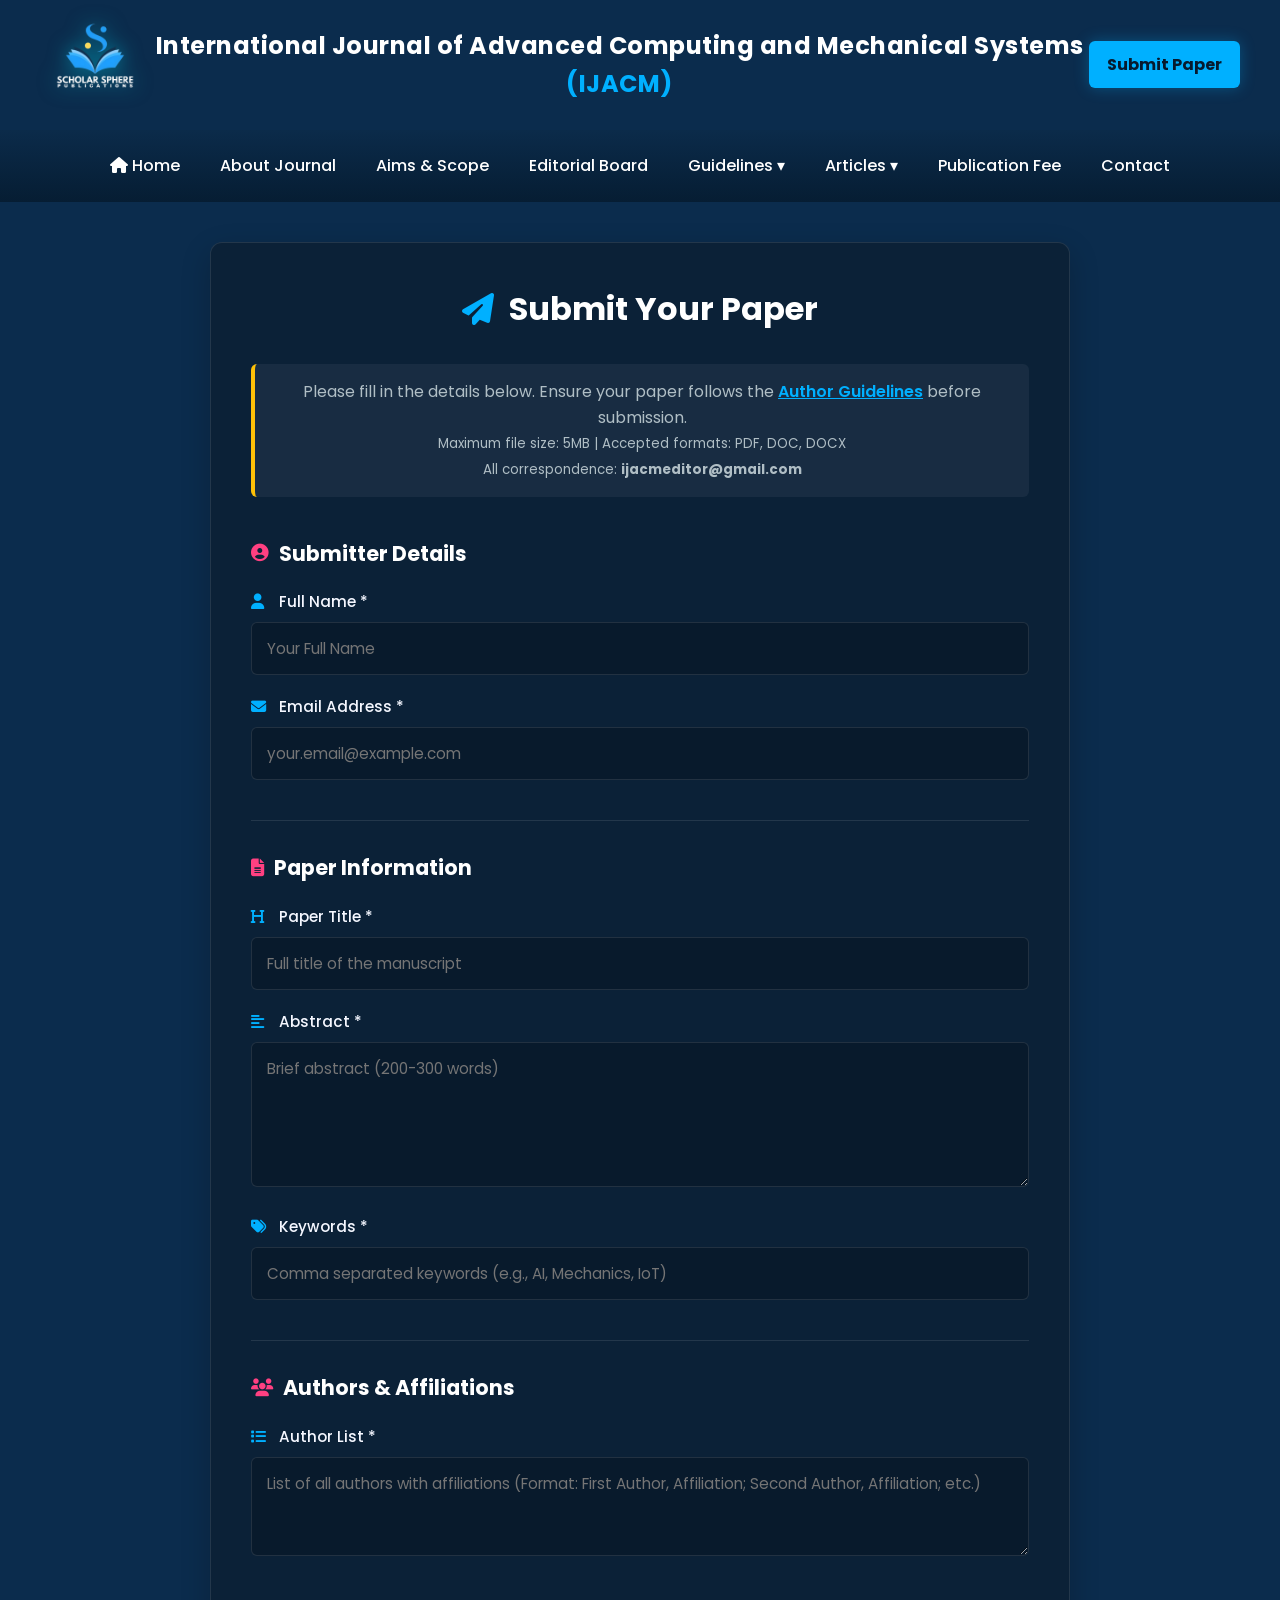
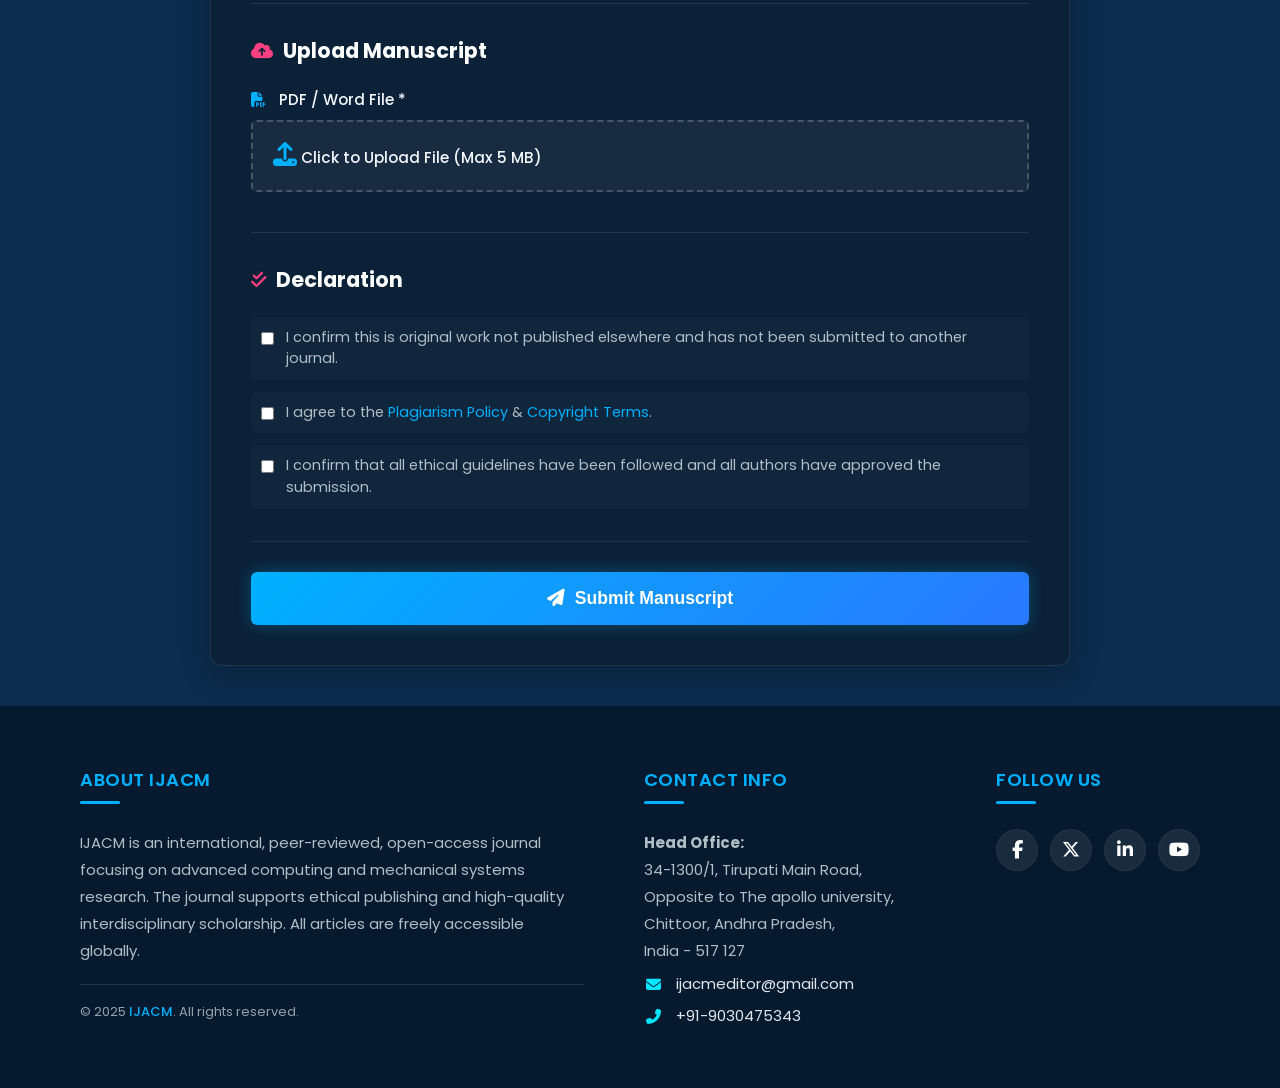
==== pages/submit.html @ 4ff663ee "Update submit.html" ====
<!DOCTYPE html>
<html lang="en">

<head>
    <meta charset="UTF-8">
    <meta name="viewport" content="width=device-width, initial-scale=1.0">
    <title>Submit Paper & Guidelines - IJACM</title>
    <meta name="keywords"
        content="advanced computing, mechanical systems, engineering research, open access journal, peer reviewed, IJACM">
    <meta name="description"
        content="Submit your research paper to IJACM. Review our guidelines and submission process.">
    <meta name="reply-to" content="ijacmeditor@gmail.com">
    <meta name="contact" content="ijacmeditor@gmail.com">
    <link rel="stylesheet" href="https://cdnjs.cloudflare.com/ajax/libs/font-awesome/6.5.1/css/all.min.css">
    <style>
        /* ================= GLOBAL STYLES ================= */
        @import url('https://fonts.googleapis.com/css2?family=Poppins:wght@300;400;500;600;700;800&display=swap');

        :root {
            --primary: #1a237e;
            --secondary: #00b0ff;
            --accent: #ff4081;
            --accent-yellow: #ffc107;
            --bg-dark: #0b2c4d;
            --bg-darker: #061a2f;
            --text-light: #f5f7ff;
            --text-muted: #b0bec5;
            --white: #ffffff;
            --gradient-primary: linear-gradient(135deg, #1a237e 0%, #283593 100%);
            --gradient-secondary: linear-gradient(135deg, #00b0ff 0%, #2979ff 100%);
            --gradient-dark: linear-gradient(135deg, #0b2c4d 0%, #0d1b2a 100%);
            --radius-sm: 6px;
            --radius-md: 12px;
            --shadow-sm: 0 4px 6px rgba(0, 0, 0, 0.1);
            --shadow-md: 0 10px 30px rgba(0, 0, 0, 0.2);
            --shadow-glow: 0 0 15px rgba(0, 176, 255, 0.3);
            --transition-fast: 0.2s ease;
            --transition-normal: 0.3s ease;
        }

        * {
            box-sizing: border-box;
            margin: 0;
            padding: 0;
        }

        body {
            font-family: 'Poppins', sans-serif;
            background: var(--bg-dark);
            color: var(--text-light);
            line-height: 1.6;
            overflow-x: hidden;
        }

        a {
            text-decoration: none;
            color: inherit;
            transition: var(--transition-fast);
        }

        ul {
            list-style: none;
        }

        main {
            padding: 20px;
            min-height: 420px;
        }

        /* ================= PAGE SPECIFIC STYLES ================= */
        .submit-page-wrapper {
            max-width: 900px;
            margin: 40px auto;
            padding: 0 20px;
        }

        .submission-box {
            background: rgba(13, 27, 42, 0.6);
            backdrop-filter: blur(10px);
            padding: 40px;
            border-radius: var(--radius-md);
            border: 1px solid rgba(255, 255, 255, 0.1);
            box-shadow: var(--shadow-md);
        }

        .submission-box h2 {
            color: var(--white);
            text-align: center;
            margin-bottom: 30px;
            font-size: 2rem;
            display: flex;
            align-items: center;
            justify-content: center;
            gap: 15px;
        }

        .submission-box h2 i {
            color: var(--secondary);
        }

        .submission-guide {
            text-align: center;
            color: var(--text-muted);
            margin-bottom: 40px;
            font-size: 1rem;
            background: rgba(255, 255, 255, 0.05);
            padding: 15px;
            border-radius: var(--radius-sm);
            border-left: 4px solid var(--accent-yellow);
        }

        .submission-guide a {
            color: var(--secondary);
            font-weight: 600;
            text-decoration: underline;
        }

        /* Form Styles */
        .form-section {
            margin-bottom: 30px;
            padding-bottom: 20px;
            border-bottom: 1px solid rgba(255, 255, 255, 0.1);
        }

        .form-section:last-child {
            border-bottom: none;
        }

        .form-section h3 {
            color: var(--white);
            margin-bottom: 20px;
            font-size: 1.3rem;
            display: flex;
            align-items: center;
            gap: 10px;
        }

        .form-section h3 i {
            color: var(--accent);
            font-size: 1.1rem;
        }

        .form-group {
            margin-bottom: 20px;
        }

        .form-group label {
            display: block;
            font-weight: 500;
            color: var(--text-light);
            margin-bottom: 8px;
            font-size: 0.95rem;
        }

        .form-group label i {
            color: var(--secondary);
            margin-right: 8px;
            width: 16px;
        }

        .form-group input[type="text"],
        .form-group input[type="email"],
        .form-group textarea {
            width: 100%;
            padding: 14px 15px;
            background: rgba(0, 0, 0, 0.2);
            border: 1px solid rgba(255, 255, 255, 0.1);
            border-radius: var(--radius-sm);
            font-size: 0.95rem;
            color: var(--white);
            transition: var(--transition-fast);
            font-family: inherit;
        }

        .form-group input:focus,
        .form-group textarea:focus {
            border-color: var(--secondary);
            outline: none;
            background: rgba(0, 0, 0, 0.3);
            box-shadow: 0 0 0 3px rgba(0, 176, 255, 0.1);
        }

        /* File Upload */
        .file-upload {
            position: relative;
        }

        .file-label {
            background: rgba(255, 255, 255, 0.05);
            border: 2px dashed rgba(255, 255, 255, 0.2);
            padding: 20px;
            border-radius: var(--radius-sm);
            cursor: pointer;
            display: flex;
            align-items: center;
            justify-content: center;
            gap: 10px;
            color: var(--text-muted);
            transition: var(--transition-normal);
            width: 100%;
        }

        .file-upload input[type="file"] {
            display: none;
        }

        .file-label:hover {
            border-color: var(--secondary);
            background: rgba(0, 176, 255, 0.05);
            color: var(--white);
        }

        .file-label i {
            font-size: 1.5rem;
            color: var(--secondary);
        }

        .file-name {
            margin-top: 10px;
            font-size: 0.9rem;
            color: var(--accent-yellow);
            text-align: center;
        }

        /* Checkboxes */
        .checkbox-group {
            display: flex;
            align-items: flex-start;
            gap: 12px;
            margin-bottom: 12px;
            padding: 10px;
            background: rgba(255, 255, 255, 0.02);
            border-radius: var(--radius-sm);
        }

        .checkbox-group input {
            margin-top: 5px;
            cursor: pointer;
            accent-color: var(--secondary);
        }

        .checkbox-group label {
            font-size: 0.9rem;
            color: var(--text-muted);
            line-height: 1.5;
            cursor: pointer;
            margin: 0;
        }

        .checkbox-group a {
            color: var(--secondary);
        }

        /* Submit Button */
        .submit-btn-form {
            background: var(--gradient-secondary);
            color: var(--white);
            border: none;
            padding: 16px 30px;
            border-radius: var(--radius-sm);
            font-size: 1.1rem;
            font-weight: 600;
            cursor: pointer;
            display: flex;
            align-items: center;
            justify-content: center;
            gap: 10px;
            width: 100%;
            transition: var(--transition-normal);
            box-shadow: var(--shadow-glow);
        }

        .submit-btn-form:hover {
            transform: translateY(-2px);
            box-shadow: 0 10px 25px rgba(0, 176, 255, 0.4);
        }

        /* Loading Animation */
        .loading-spinner {
            display: none;
            width: 40px;
            height: 40px;
            border: 4px solid rgba(255, 255, 255, 0.3);
            border-radius: 50%;
            border-top-color: var(--secondary);
            animation: spin 1s ease-in-out infinite;
            margin: 20px auto;
        }

        @keyframes spin {
            to { transform: rotate(360deg); }
        }

        /* Success Message */
        .success-message {
            text-align: center;
            padding: 40px;
            animation: fadeIn 0.5s ease;
        }

        .success-message i {
            font-size: 4rem;
            color: #4caf50;
            margin-bottom: 20px;
        }

        .success-message h2 {
            color: var(--white);
            margin-bottom: 15px;
        }

        /* Status Message */
        .status-message {
            padding: 15px;
            border-radius: var(--radius-sm);
            margin: 20px 0;
            text-align: center;
            display: none;
        }

        .status-message.success {
            background: rgba(76, 175, 80, 0.1);
            border: 1px solid rgba(76, 175, 80, 0.3);
            color: #4caf50;
        }

        .status-message.error {
            background: rgba(244, 67, 54, 0.1);
            border: 1px solid rgba(244, 67, 54, 0.3);
            color: #f44336;
        }

        /* Responsive Design */
        @media (max-width: 768px) {
            .submit-page-wrapper {
                margin: 20px auto;
                padding: 0 15px;
            }

            .submission-box {
                padding: 25px 15px;
            }

            .submission-box h2 {
                font-size: 1.6rem;
            }

            .form-section h3 {
                font-size: 1.2rem;
            }

            .checkbox-group {
                align-items: flex-start;
            }

            .checkbox-group input {
                margin-top: 6px;
            }
        }
    </style>
</head>

<body>

    <div id="header-placeholder"></div>
    <div id="navbar-placeholder"></div>

    <main class="submit-page-wrapper">
        <div class="submission-box">
            <h2><i class="fas fa-paper-plane"></i> Submit Your Paper</h2>
            <p class="submission-guide">
                Please fill in the details below. Ensure your paper follows the
                <a href="author-guidelines.html" target="_blank">Author Guidelines</a> before submission.
                <br><small>Maximum file size: 5MB | Accepted formats: PDF, DOC, DOCX</small>
                <br><small>All correspondence: <strong>ijacmeditor@gmail.com</strong></small>
            </p>

            <div id="statusMessage" class="status-message"></div>

            <form id="submissionForm" method="POST" enctype="multipart/form-data">
                <!-- User Info -->
                <div class="form-section">
                    <h3><i class="fas fa-user-circle"></i> Submitter Details</h3>
                    <div class="form-group">
                        <label for="submitterName"><i class="fas fa-user"></i> Full Name *</label>
                        <input type="text" id="submitterName" name="name" required placeholder="Your Full Name">
                    </div>
                    <div class="form-group">
                        <label for="submitterEmail"><i class="fas fa-envelope"></i> Email Address *</label>
                        <input type="email" id="submitterEmail" name="email" required
                            placeholder="your.email@example.com">
                    </div>
                </div>

                <!-- Paper Details -->
                <div class="form-section">
                    <h3><i class="fas fa-file-alt"></i> Paper Information</h3>
                    <div class="form-group">
                        <label for="paperTitle"><i class="fas fa-heading"></i> Paper Title *</label>
                        <input type="text" id="paperTitle" name="paper_title" required
                            placeholder="Full title of the manuscript">
                    </div>
                    <div class="form-group">
                        <label for="paperAbstract"><i class="fas fa-align-left"></i> Abstract *</label>
                        <textarea id="paperAbstract" name="abstract" rows="5" required
                            placeholder="Brief abstract (200-300 words)"></textarea>
                    </div>
                    <div class="form-group">
                        <label for="paperKeywords"><i class="fas fa-tags"></i> Keywords *</label>
                        <input type="text" id="paperKeywords" name="keywords" required
                            placeholder="Comma separated keywords (e.g., AI, Mechanics, IoT)">
                    </div>
                </div>

                <!-- Authors -->
                <div class="form-section">
                    <h3><i class="fas fa-users"></i> Authors & Affiliations</h3>
                    <div class="form-group">
                        <label for="paperAuthors"><i class="fas fa-list"></i> Author List *</label>
                        <textarea id="paperAuthors" name="authors" rows="3" required
                            placeholder="List of all authors with affiliations (Format: First Author, Affiliation; Second Author, Affiliation; etc.)"></textarea>
                    </div>
                </div>

                <!-- File Upload -->
                <div class="form-section">
                    <h3><i class="fas fa-cloud-upload-alt"></i> Upload Manuscript</h3>
                    <div class="form-group">
                        <label><i class="fas fa-file-pdf"></i> PDF / Word File *</label>
                        <div class="file-upload">
                            <input type="file" id="paperFile" name="attachment" accept=".pdf,.doc,.docx" required>
                            <label for="paperFile" class="file-label">
                                <i class="fas fa-upload"></i>
                                <span>Click to Upload File (Max 5 MB)</span>
                            </label>
                            <div id="fileName" class="file-name"></div>
                        </div>
                    </div>
                </div>

                <!-- Declaration -->
                <div class="form-section">
                    <h3><i class="fas fa-check-double"></i> Declaration</h3>
                    <div class="checkbox-group">
                        <input type="checkbox" id="decl1" name="declaration_original" required>
                        <label for="decl1">I confirm this is original work not published elsewhere and has not been submitted to another journal.</label>
                    </div>
                    <div class="checkbox-group">
                        <input type="checkbox" id="decl2" name="declaration_terms" required>
                        <label for="decl2">I agree to the <a href="plagiarism-policy.html" target="_blank">Plagiarism
                                Policy</a> & <a href="copyright.html" target="_blank">Copyright Terms</a>.</label>
                    </div>
                    <div class="checkbox-group">
                        <input type="checkbox" id="decl3" name="declaration_ethics" required>
                        <label for="decl3">I confirm that all ethical guidelines have been followed and all authors have approved the submission.</label>
                    </div>
                </div>

                <button type="submit" class="submit-btn-form" id="submitButton">
                    <i class="fas fa-paper-plane"></i> Submit Manuscript
                </button>
                
                <div class="loading-spinner" id="loadingSpinner"></div>
            </form>
        </div>
    </main>

    <div id="footer-placeholder"></div>
    <script src="../script.js"></script>
    <script>
        // Your Google Apps Script Web App URL
        const SCRIPT_URL = 'https://script.google.com/macros/s/AKfycbxihoeURdTiKhVX2CZcV3LfoajRPXLwmIa2pDTEdW5PrlmIKevhe1Dq7ZqyMvX-Id_FNQ/exec';

        // Show status message
        function showStatus(message, type = 'info') {
            const statusDiv = document.getElementById('statusMessage');
            statusDiv.textContent = message;
            statusDiv.className = `status-message ${type}`;
            statusDiv.style.display = 'block';
            
            if (type === 'error' || type === 'success') {
                setTimeout(() => {
                    statusDiv.style.display = 'none';
                }, 5000);
            }
        }

        // File name display
        document.getElementById('paperFile').addEventListener('change', function(e) {
            const file = e.target.files[0];
            const fileNameDiv = document.getElementById('fileName');
            
            if (file) {
                // Validate file size
                if (file.size > 5 * 1024 * 1024) {
                    showStatus('File is too large. Maximum size is 5 MB.', 'error');
                    this.value = '';
                    fileNameDiv.textContent = '';
                    return;
                }
                
                // Validate file type
                const validTypes = ['application/pdf', 'application/msword', 'application/vnd.openxmlformats-officedocument.wordprocessingml.document'];
                if (!validTypes.includes(file.type)) {
                    showStatus('Invalid file type. Please upload PDF, DOC, or DOCX only.', 'error');
                    this.value = '';
                    fileNameDiv.textContent = '';
                    return;
                }
                
                fileNameDiv.textContent = 'Selected: ' + file.name + ' (' + (file.size / 1024 / 1024).toFixed(2) + ' MB)';
                showStatus(`✓ File ready: ${file.name}`, 'success');
            } else {
                fileNameDiv.textContent = '';
            }
        });

        // Form validation
        function validateForm() {
            const form = document.getElementById('submissionForm');
            
            // Check required fields
            const requiredFields = form.querySelectorAll('[required]');
            for (let field of requiredFields) {
                if (!field.value.trim()) {
                    showStatus(`Please fill in ${field.previousElementSibling.textContent}`, 'error');
                    field.focus();
                    return false;
                }
            }
            
            // Check file
            const fileInput = document.getElementById('paperFile');
            if (!fileInput.files[0]) {
                showStatus('Please select a file to upload.', 'error');
                return false;
            }
            
            // Check checkboxes
            const checkboxes = form.querySelectorAll('input[type="checkbox"][required]');
            for (let checkbox of checkboxes) {
                if (!checkbox.checked) {
                    showStatus('Please agree to all declarations.', 'error');
                    return false;
                }
            }
            
            return true;
        }

        // Form submission handler
        document.getElementById('submissionForm').addEventListener('submit', async function(e) {
            e.preventDefault();

            // Validate form
            if (!validateForm()) {
                return;
            }

            const fileInput = document.getElementById('paperFile');
            const file = fileInput.files[0];
            
            // Show loading state
            const submitBtn = document.getElementById('submitButton');
            const loadingSpinner = document.getElementById('loadingSpinner');
            const originalBtnContent = submitBtn.innerHTML;
            
            submitBtn.disabled = true;
            submitBtn.innerHTML = '<i class="fas fa-spinner fa-spin"></i> Uploading & Processing...';
            loadingSpinner.style.display = 'block';
            showStatus('Uploading your submission. Please wait...', 'info');

            try {
                // Convert file to base64
                const fileBase64 = await toBase64(file);
                
                // Prepare form data for Google Apps Script
                const formData = new FormData();
                formData.append('name', document.getElementById('submitterName').value.trim());
                formData.append('email', document.getElementById('submitterEmail').value.trim());
                formData.append('paper_title', document.getElementById('paperTitle').value.trim());
                formData.append('abstract', document.getElementById('paperAbstract').value.trim());
                formData.append('keywords', document.getElementById('paperKeywords').value.trim());
                formData.append('authors', document.getElementById('paperAuthors').value.trim());
                formData.append('declaration_original', document.getElementById('decl1').checked ? 'Yes' : 'No');
                formData.append('declaration_terms', document.getElementById('decl2').checked ? 'Yes' : 'No');
                formData.append('declaration_ethics', document.getElementById('decl3').checked ? 'Yes' : 'No');
                formData.append('fileName', file.name);
                formData.append('fileType', file.type);
                formData.append('fileData', fileBase64.split(',')[1]); // Remove data URL prefix
                formData.append('submission_date', new Date().toISOString());

                // Send to Google Apps Script
                showStatus('Processing submission...', 'info');
                
                const response = await fetch(SCRIPT_URL, {
                    method: 'POST',
                    body: formData,
                    mode: 'no-cors' // Required for Google Apps Script
                });

                // Since we use no-cors, we can't read the response directly
                // But we'll assume success if no error occurs
                setTimeout(() => {
                    showSuccessMessage();
                }, 2000);

            } catch (error) {
                console.error('Submission error:', error);
                showStatus('Submission failed: ' + error.message + '. Please try again or email ijacmeditor@gmail.com', 'error');
                
                // Reset button
                submitBtn.disabled = false;
                submitBtn.innerHTML = originalBtnContent;
                loadingSpinner.style.display = 'none';
            }
        });

        // Function to convert file to base64
        function toBase64(file) {
            return new Promise((resolve, reject) => {
                const reader = new FileReader();
                reader.readAsDataURL(file);
                reader.onload = () => resolve(reader.result);
                reader.onerror = error => reject(error);
            });
        }

        // Show success message
        function showSuccessMessage() {
            const submissionBox = document.querySelector('.submission-box');
            const randomPaperId = 'IJACM-' + Math.random().toString(36).substring(2, 10).toUpperCase();
            
            submissionBox.innerHTML = `
                <div class="success-message">
                    <i class="fas fa-check-circle"></i>
                    <h2>Submission Successful! 🎉</h2>
                    <div style="background: rgba(0, 176, 255, 0.1); padding: 20px; border-radius: 10px; margin: 20px 0; border-left: 4px solid var(--secondary);">
                        <p style="font-size: 1.1rem; color: var(--text-light); line-height: 1.6; margin-bottom: 10px;">
                            <strong>Your paper has been submitted to IJACM!</strong>
                        </p>
                        <p style="color: var(--secondary); font-size: 1.2rem; font-weight: bold;">
                            <i class="fas fa-id-card"></i> Reference ID: ${randomPaperId}
                        </p>
                    </div>
                    
                    <div style="text-align: left; color: var(--text-light); line-height: 1.6; margin: 25px 0;">
                        <h3 style="color: var(--secondary); margin-bottom: 15px; display: flex; align-items: center; gap: 10px;">
                            <i class="fas fa-envelope"></i> What Happens Next?
                        </h3>
                        <ul style="list-style: none; padding-left: 10px;">
                            <li style="margin-bottom: 12px; padding-left: 25px; position: relative;">
                                <i class="fas fa-check" style="color: #4caf50; position: absolute; left: 0;"></i>
                                <strong>Immediate:</strong> Confirmation email sent to your inbox (check spam folder)
                            </li>
                            <li style="margin-bottom: 12px; padding-left: 25px; position: relative;">
                                <i class="fas fa-clock" style="color: #ff9800; position: absolute; left: 0;"></i>
                                <strong>Within 48 hours:</strong> Initial editorial check & paper ID assignment
                            </li>
                            <li style="margin-bottom: 12px; padding-left: 25px; position: relative;">
                                <i class="fas fa-users" style="color: #9c27b0; position: absolute; left: 0;"></i>
                                <strong>1-2 weeks:</strong> Peer review assignment
                            </li>
                            <li style="margin-bottom: 12px; padding-left: 25px; position: relative;">
                                <i class="fas fa-file-alt" style="color: #00bcd4; position: absolute; left: 0;"></i>
                                <strong>4-6 weeks:</strong> Review process completion
                            </li>
                        </ul>
                    </div>
                    
                    <div style="background: rgba(255, 193, 7, 0.1); padding: 20px; border-radius: 10px; margin: 25px 0; border-left: 4px solid var(--accent-yellow);">
                        <h3 style="color: var(--accent-yellow); margin-bottom: 15px; display: flex; align-items: center; gap: 10px;">
                            <i class="fas fa-exclamation-circle"></i> Important Notes
                        </h3>
                        <ul style="text-align: left; color: var(--text-muted); list-style: none; padding-left: 10px;">
                            <li style="margin-bottom: 10px; padding-left: 20px; position: relative;">
                                <i class="fas fa-envelope" style="position: absolute; left: 0;"></i>
                                All correspondence: <strong>ijacmeditor@gmail.com</strong>
                            </li>
                            <li style="margin-bottom: 10px; padding-left: 20px; position: relative;">
                                <i class="fas fa-id-badge" style="position: absolute; left: 0;"></i>
                                Quote your Paper ID in all emails
                            </li>
                            <li style="margin-bottom: 10px; padding-left: 20px; position: relative;">
                                <i class="fas fa-save" style="position: absolute; left: 0;"></i>
                                Save this reference ID for tracking
                            </li>
                        </ul>
                    </div>
                    
                    <div style="margin-top: 30px; display: flex; gap: 15px; justify-content: center; flex-wrap: wrap;">
                        <button onclick="location.reload()" style="padding: 12px 30px; background: var(--gradient-secondary); color: white; border: none; border-radius: 6px; cursor: pointer; font-weight: 600; display: flex; align-items: center; gap: 10px;">
                            <i class="fas fa-plus"></i> Submit Another Paper
                        </button>
                        <button onclick="window.location.href='index.html'" style="padding: 12px 30px; background: rgba(255,255,255,0.1); color: white; border: 1px solid rgba(255,255,255,0.2); border-radius: 6px; cursor: pointer; font-weight: 600; display: flex; align-items: center; gap: 10px;">
                            <i class="fas fa-home"></i> Return to Home
                        </button>
                    </div>
                    
                    <p style="margin-top: 30px; color: var(--text-muted); font-size: 0.9rem;">
                        <i class="fas fa-info-circle"></i> Need help? Email: <strong>ijacmeditor@gmail.com</strong>
                    </p>
                </div>
            `;
        }

        // Add animations styles
        const style = document.createElement('style');
        style.innerHTML = `
            @keyframes slideIn {
                from { transform: translateX(100%); opacity: 0; }
                to { transform: translateX(0); opacity: 1; }
            }
            @keyframes slideOut {
                from { transform: translateX(0); opacity: 1; }
                to { transform: translateX(100%); opacity: 0; }
            }
            @keyframes fadeIn {
                from { opacity: 0; transform: translateY(20px); }
                to { opacity: 1; transform: translateY(0); }
            }
        `;
        document.head.appendChild(style);
    </script>
</body>
</html>
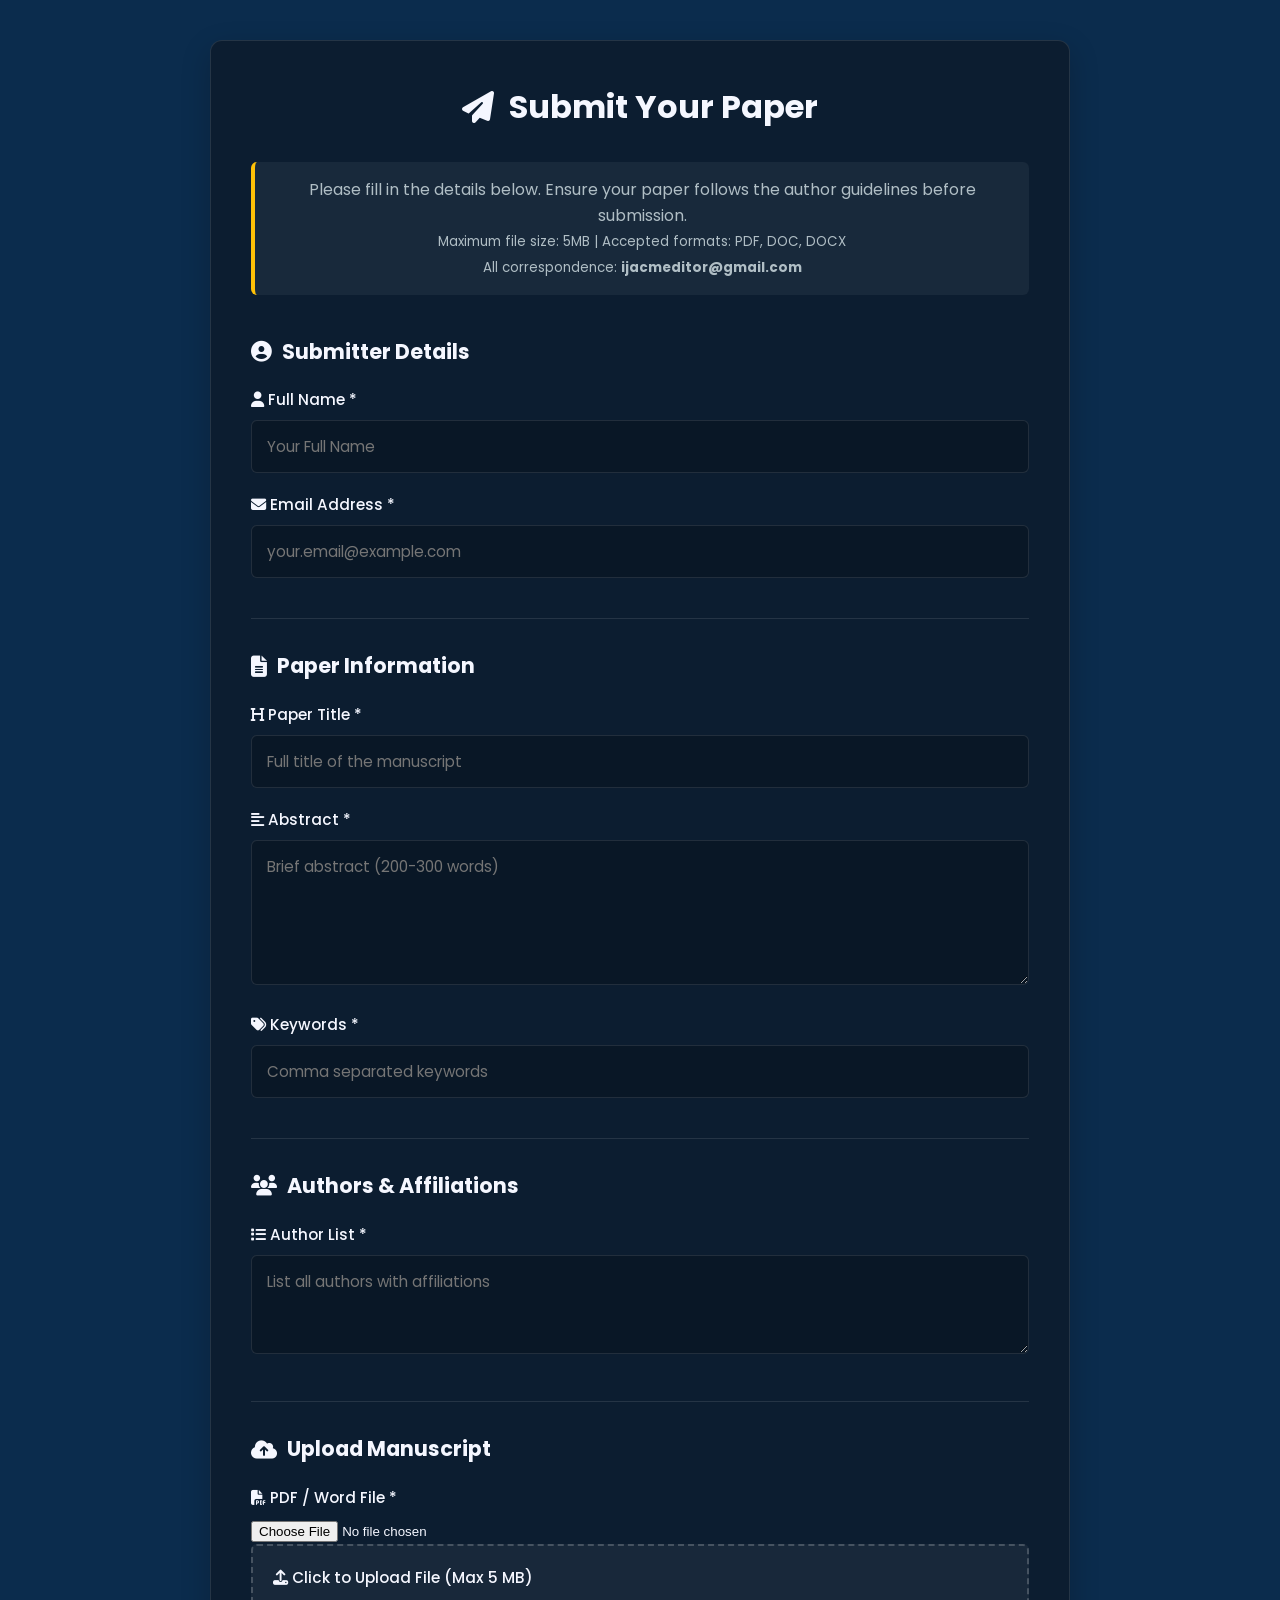
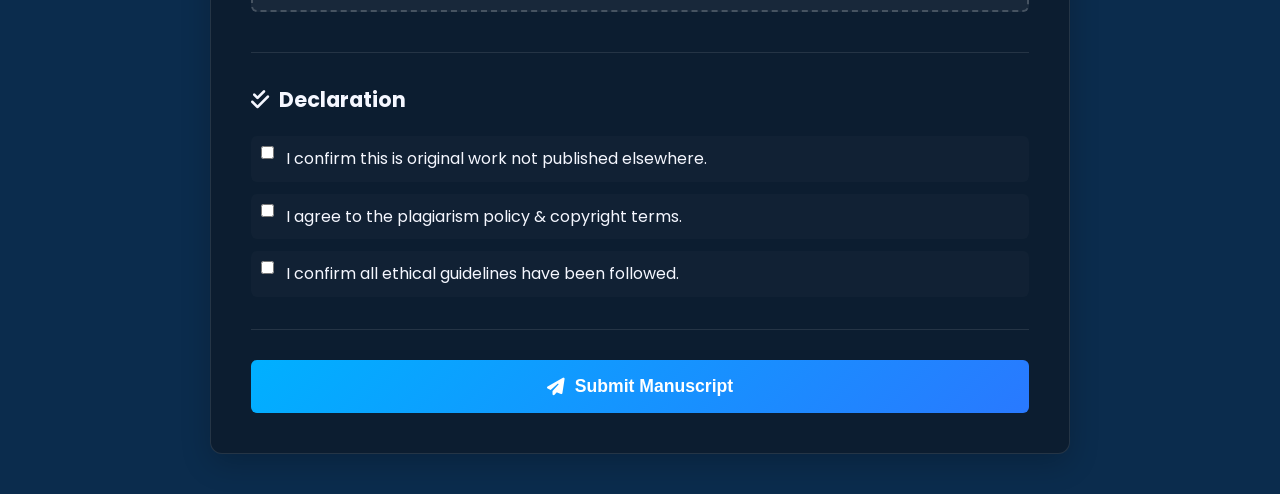
==== commit f4048fe6: "Update submit.html" ====
--- a/pages/submit.html
+++ b/pages/submit.html
@@ -1,90 +1,60 @@
 <!DOCTYPE html>
 <html lang="en">
-
 <head>
     <meta charset="UTF-8">
     <meta name="viewport" content="width=device-width, initial-scale=1.0">
-    <title>Submit Paper & Guidelines - IJACM</title>
-    <meta name="keywords"
-        content="advanced computing, mechanical systems, engineering research, open access journal, peer reviewed, IJACM">
-    <meta name="description"
-        content="Submit your research paper to IJACM. Review our guidelines and submission process.">
+    <title>Submit Paper - IJACM</title>
+    <meta name="keywords" content="IJACM, paper submission, research journal">
+    <meta name="description" content="Submit your research paper to IJACM">
     <meta name="reply-to" content="ijacmeditor@gmail.com">
     <meta name="contact" content="ijacmeditor@gmail.com">
     <link rel="stylesheet" href="https://cdnjs.cloudflare.com/ajax/libs/font-awesome/6.5.1/css/all.min.css">
     <style>
         /* ================= GLOBAL STYLES ================= */
-        @import url('https://fonts.googleapis.com/css2?family=Poppins:wght@300;400;500;600;700;800&display=swap');
-
+        @import url('https://fonts.googleapis.com/css2?family=Poppins:wght@300;400;500;600;700&display=swap');
+        
         :root {
             --primary: #1a237e;
             --secondary: #00b0ff;
             --accent: #ff4081;
-            --accent-yellow: #ffc107;
             --bg-dark: #0b2c4d;
-            --bg-darker: #061a2f;
             --text-light: #f5f7ff;
             --text-muted: #b0bec5;
-            --white: #ffffff;
-            --gradient-primary: linear-gradient(135deg, #1a237e 0%, #283593 100%);
             --gradient-secondary: linear-gradient(135deg, #00b0ff 0%, #2979ff 100%);
-            --gradient-dark: linear-gradient(135deg, #0b2c4d 0%, #0d1b2a 100%);
             --radius-sm: 6px;
             --radius-md: 12px;
-            --shadow-sm: 0 4px 6px rgba(0, 0, 0, 0.1);
             --shadow-md: 0 10px 30px rgba(0, 0, 0, 0.2);
-            --shadow-glow: 0 0 15px rgba(0, 176, 255, 0.3);
-            --transition-fast: 0.2s ease;
-            --transition-normal: 0.3s ease;
-        }
-
+        }
+        
         * {
             box-sizing: border-box;
             margin: 0;
             padding: 0;
         }
-
+        
         body {
             font-family: 'Poppins', sans-serif;
             background: var(--bg-dark);
             color: var(--text-light);
             line-height: 1.6;
-            overflow-x: hidden;
-        }
-
-        a {
-            text-decoration: none;
-            color: inherit;
-            transition: var(--transition-fast);
-        }
-
-        ul {
-            list-style: none;
-        }
-
-        main {
-            padding: 20px;
-            min-height: 420px;
-        }
-
-        /* ================= PAGE SPECIFIC STYLES ================= */
+        }
+        
         .submit-page-wrapper {
             max-width: 900px;
             margin: 40px auto;
             padding: 0 20px;
         }
-
+        
         .submission-box {
-            background: rgba(13, 27, 42, 0.6);
-            backdrop-filter: blur(10px);
+            background: rgba(13, 27, 42, 0.8);
             padding: 40px;
             border-radius: var(--radius-md);
             border: 1px solid rgba(255, 255, 255, 0.1);
             box-shadow: var(--shadow-md);
         }
-
+        
         .submission-box h2 {
-            color: var(--white);
+            color: var(--text-light);
             text-align: center;
             margin-bottom: 30px;
             font-size: 2rem;
@@ -93,11 +63,7 @@
             justify-content: center;
             gap: 15px;
         }
-
-        .submission-box h2 i {
-            color: var(--secondary);
-        }
-
+        
         .submission-guide {
             text-align: center;
             color: var(--text-muted);
@@ -106,44 +72,28 @@
             background: rgba(255, 255, 255, 0.05);
             padding: 15px;
             border-radius: var(--radius-sm);
-            border-left: 4px solid var(--accent-yellow);
-        }
-
-        .submission-guide a {
-            color: var(--secondary);
-            font-weight: 600;
-            text-decoration: underline;
-        }
-
-        /* Form Styles */
+            border-left: 4px solid #ffc107;
+        }
+        
         .form-section {
             margin-bottom: 30px;
             padding-bottom: 20px;
             border-bottom: 1px solid rgba(255, 255, 255, 0.1);
         }
-
-        .form-section:last-child {
-            border-bottom: none;
-        }
-
+        
         .form-section h3 {
-            color: var(--white);
+            color: var(--text-light);
             margin-bottom: 20px;
             font-size: 1.3rem;
             display: flex;
             align-items: center;
             gap: 10px;
         }
-
-        .form-section h3 i {
-            color: var(--accent);
-            font-size: 1.1rem;
-        }
-
+        
         .form-group {
             margin-bottom: 20px;
         }
-
+        
         .form-group label {
             display: block;
             font-weight: 500;
@@ -151,13 +101,7 @@
             margin-bottom: 8px;
             font-size: 0.95rem;
         }
-
-        .form-group label i {
-            color: var(--secondary);
-            margin-right: 8px;
-            width: 16px;
-        }
-
+        
         .form-group input[type="text"],
         .form-group input[type="email"],
         .form-group textarea {
@@ -167,24 +111,15 @@
             border: 1px solid rgba(255, 255, 255, 0.1);
             border-radius: var(--radius-sm);
             font-size: 0.95rem;
-            color: var(--white);
-            transition: var(--transition-fast);
+            color: var(--text-light);
+            transition: 0.2s ease;
             font-family: inherit;
         }
-
-        .form-group input:focus,
-        .form-group textarea:focus {
-            border-color: var(--secondary);
-            outline: none;
-            background: rgba(0, 0, 0, 0.3);
-            box-shadow: 0 0 0 3px rgba(0, 176, 255, 0.1);
-        }
-
-        /* File Upload */
+        
         .file-upload {
             position: relative;
         }
-
+        
         .file-label {
             background: rgba(255, 255, 255, 0.05);
             border: 2px dashed rgba(255, 255, 255, 0.2);
@@ -196,33 +131,9 @@
             justify-content: center;
             gap: 10px;
             color: var(--text-muted);
-            transition: var(--transition-normal);
-            width: 100%;
-        }
-
-        .file-upload input[type="file"] {
-            display: none;
-        }
-
-        .file-label:hover {
-            border-color: var(--secondary);
-            background: rgba(0, 176, 255, 0.05);
-            color: var(--white);
-        }
-
-        .file-label i {
-            font-size: 1.5rem;
-            color: var(--secondary);
-        }
-
-        .file-name {
-            margin-top: 10px;
-            font-size: 0.9rem;
-            color: var(--accent-yellow);
-            text-align: center;
-        }
-
-        /* Checkboxes */
+            transition: 0.3s ease;
+        }
+        
         .checkbox-group {
             display: flex;
             align-items: flex-start;
@@ -232,29 +143,10 @@
             background: rgba(255, 255, 255, 0.02);
             border-radius: var(--radius-sm);
         }
-
-        .checkbox-group input {
-            margin-top: 5px;
-            cursor: pointer;
-            accent-color: var(--secondary);
-        }
-
-        .checkbox-group label {
-            font-size: 0.9rem;
-            color: var(--text-muted);
-            line-height: 1.5;
-            cursor: pointer;
-            margin: 0;
-        }
-
-        .checkbox-group a {
-            color: var(--secondary);
-        }
-
-        /* Submit Button */
+        
         .submit-btn-form {
             background: var(--gradient-secondary);
-            color: var(--white);
+            color: white;
             border: none;
             padding: 16px 30px;
             border-radius: var(--radius-sm);
@@ -266,16 +158,10 @@
             justify-content: center;
             gap: 10px;
             width: 100%;
-            transition: var(--transition-normal);
-            box-shadow: var(--shadow-glow);
-        }
-
-        .submit-btn-form:hover {
-            transform: translateY(-2px);
-            box-shadow: 0 10px 25px rgba(0, 176, 255, 0.4);
-        }
-
-        /* Loading Animation */
+            transition: 0.3s ease;
+            margin-top: 20px;
+        }
+        
         .loading-spinner {
             display: none;
             width: 40px;
@@ -286,98 +172,166 @@
             animation: spin 1s ease-in-out infinite;
             margin: 20px auto;
         }
-
+        
         @keyframes spin {
             to { transform: rotate(360deg); }
         }
-
-        /* Success Message */
-        .success-message {
+        
+        /* SUCCESS MESSAGE - FIXED LAYOUT */
+        .success-container {
             text-align: center;
-            padding: 40px;
+            padding: 30px;
             animation: fadeIn 0.5s ease;
         }
-
-        .success-message i {
+        
+        .success-icon {
             font-size: 4rem;
             color: #4caf50;
             margin-bottom: 20px;
         }
-
-        .success-message h2 {
-            color: var(--white);
+        
+        .success-title {
+            color: var(--text-light);
+            font-size: 2rem;
+            margin-bottom: 20px;
+        }
+        
+        .paper-id-box {
+            background: rgba(0, 176, 255, 0.1);
+            padding: 20px;
+            border-radius: 10px;
+            border-left: 4px solid var(--secondary);
+            margin: 25px 0;
+            text-align: center;
+        }
+        
+        .paper-id-label {
+            font-size: 1rem;
+            color: var(--text-muted);
+            margin-bottom: 8px;
+        }
+        
+        .paper-id-value {
+            font-size: 1.5rem;
+            color: var(--secondary);
+            font-weight: bold;
+            font-family: monospace;
+            letter-spacing: 1px;
+        }
+        
+        .timeline {
+            text-align: left;
+            margin: 30px 0;
+            padding: 20px;
+            background: rgba(255, 255, 255, 0.05);
+            border-radius: 10px;
+        }
+        
+        .timeline-item {
             margin-bottom: 15px;
-        }
-
-        /* Status Message */
-        .status-message {
-            padding: 15px;
-            border-radius: var(--radius-sm);
-            margin: 20px 0;
-            text-align: center;
-            display: none;
-        }
-
-        .status-message.success {
-            background: rgba(76, 175, 80, 0.1);
-            border: 1px solid rgba(76, 175, 80, 0.3);
-            color: #4caf50;
-        }
-
-        .status-message.error {
-            background: rgba(244, 67, 54, 0.1);
-            border: 1px solid rgba(244, 67, 54, 0.3);
-            color: #f44336;
-        }
-
-        /* Responsive Design */
+            padding-left: 30px;
+            position: relative;
+        }
+        
+        .timeline-item:last-child {
+            margin-bottom: 0;
+        }
+        
+        .timeline-icon {
+            position: absolute;
+            left: 0;
+            top: 2px;
+            color: var(--secondary);
+        }
+        
+        .notes-box {
+            background: rgba(255, 193, 7, 0.1);
+            padding: 20px;
+            border-radius: 10px;
+            border-left: 4px solid #ffc107;
+            margin: 25px 0;
+            text-align: left;
+        }
+        
+        .notes-box ul {
+            list-style: none;
+            padding-left: 0;
+        }
+        
+        .notes-box li {
+            margin-bottom: 10px;
+            padding-left: 25px;
+            position: relative;
+        }
+        
+        .notes-box li:before {
+            content: "•";
+            color: #ffc107;
+            position: absolute;
+            left: 0;
+            font-size: 1.5rem;
+        }
+        
+        .submit-another-btn {
+            padding: 12px 30px;
+            background: var(--gradient-secondary);
+            color: white;
+            border: none;
+            border-radius: 6px;
+            cursor: pointer;
+            font-weight: 600;
+            font-size: 1rem;
+            margin-top: 20px;
+            display: inline-flex;
+            align-items: center;
+            gap: 10px;
+        }
+        
+        .contact-info {
+            margin-top: 30px;
+            color: var(--text-muted);
+            font-size: 0.9rem;
+        }
+        
+        @keyframes fadeIn {
+            from { opacity: 0; transform: translateY(20px); }
+            to { opacity: 1; transform: translateY(0); }
+        }
+        
         @media (max-width: 768px) {
             .submit-page-wrapper {
                 margin: 20px auto;
                 padding: 0 15px;
             }
-
+            
             .submission-box {
                 padding: 25px 15px;
             }
-
-            .submission-box h2 {
-                font-size: 1.6rem;
-            }
-
-            .form-section h3 {
+            
+            .success-title {
+                font-size: 1.5rem;
+            }
+            
+            .paper-id-value {
                 font-size: 1.2rem;
-            }
-
-            .checkbox-group {
-                align-items: flex-start;
-            }
-
-            .checkbox-group input {
-                margin-top: 6px;
             }
         }
     </style>
 </head>
-
 <body>
-
     <div id="header-placeholder"></div>
     <div id="navbar-placeholder"></div>
 
     <main class="submit-page-wrapper">
-        <div class="submission-box">
+        <div class="submission-box" id="submissionContainer">
             <h2><i class="fas fa-paper-plane"></i> Submit Your Paper</h2>
             <p class="submission-guide">
-                Please fill in the details below. Ensure your paper follows the
-                <a href="author-guidelines.html" target="_blank">Author Guidelines</a> before submission.
+                Please fill in the details below. Ensure your paper follows the author guidelines before submission.
                 <br><small>Maximum file size: 5MB | Accepted formats: PDF, DOC, DOCX</small>
                 <br><small>All correspondence: <strong>ijacmeditor@gmail.com</strong></small>
             </p>
 
-            <div id="statusMessage" class="status-message"></div>
-
-            <form id="submissionForm" method="POST" enctype="multipart/form-data">
+            <form id="submissionForm">
                 <!-- User Info -->
                 <div class="form-section">
                     <h3><i class="fas fa-user-circle"></i> Submitter Details</h3>
@@ -387,8 +341,7 @@
                     </div>
                     <div class="form-group">
                         <label for="submitterEmail"><i class="fas fa-envelope"></i> Email Address *</label>
-                        <input type="email" id="submitterEmail" name="email" required
-                            placeholder="your.email@example.com">
+                        <input type="email" id="submitterEmail" name="email" required placeholder="your.email@example.com">
                     </div>
                 </div>
 
@@ -397,18 +350,15 @@
                     <h3><i class="fas fa-file-alt"></i> Paper Information</h3>
                     <div class="form-group">
                         <label for="paperTitle"><i class="fas fa-heading"></i> Paper Title *</label>
-                        <input type="text" id="paperTitle" name="paper_title" required
-                            placeholder="Full title of the manuscript">
+                        <input type="text" id="paperTitle" name="paper_title" required placeholder="Full title of the manuscript">
                     </div>
                     <div class="form-group">
                         <label for="paperAbstract"><i class="fas fa-align-left"></i> Abstract *</label>
-                        <textarea id="paperAbstract" name="abstract" rows="5" required
-                            placeholder="Brief abstract (200-300 words)"></textarea>
+                        <textarea id="paperAbstract" name="abstract" rows="5" required placeholder="Brief abstract (200-300 words)"></textarea>
                     </div>
                     <div class="form-group">
                         <label for="paperKeywords"><i class="fas fa-tags"></i> Keywords *</label>
-                        <input type="text" id="paperKeywords" name="keywords" required
-                            placeholder="Comma separated keywords (e.g., AI, Mechanics, IoT)">
+                        <input type="text" id="paperKeywords" name="keywords" required placeholder="Comma separated keywords">
                     </div>
                 </div>
 
@@ -417,8 +367,7 @@
                     <h3><i class="fas fa-users"></i> Authors & Affiliations</h3>
                     <div class="form-group">
                         <label for="paperAuthors"><i class="fas fa-list"></i> Author List *</label>
-                        <textarea id="paperAuthors" name="authors" rows="3" required
-                            placeholder="List of all authors with affiliations (Format: First Author, Affiliation; Second Author, Affiliation; etc.)"></textarea>
+                        <textarea id="paperAuthors" name="authors" rows="3" required placeholder="List all authors with affiliations"></textarea>
                     </div>
                 </div>
 
@@ -443,16 +392,15 @@
                     <h3><i class="fas fa-check-double"></i> Declaration</h3>
                     <div class="checkbox-group">
                         <input type="checkbox" id="decl1" name="declaration_original" required>
-                        <label for="decl1">I confirm this is original work not published elsewhere and has not been submitted to another journal.</label>
+                        <label for="decl1">I confirm this is original work not published elsewhere.</label>
                     </div>
                     <div class="checkbox-group">
                         <input type="checkbox" id="decl2" name="declaration_terms" required>
-                        <label for="decl2">I agree to the <a href="plagiarism-policy.html" target="_blank">Plagiarism
-                                Policy</a> & <a href="copyright.html" target="_blank">Copyright Terms</a>.</label>
+                        <label for="decl2">I agree to the plagiarism policy & copyright terms.</label>
                     </div>
                     <div class="checkbox-group">
                         <input type="checkbox" id="decl3" name="declaration_ethics" required>
-                        <label for="decl3">I confirm that all ethical guidelines have been followed and all authors have approved the submission.</label>
+                        <label for="decl3">I confirm all ethical guidelines have been followed.</label>
                     </div>
                 </div>
 
@@ -466,157 +414,92 @@
     </main>
 
     <div id="footer-placeholder"></div>
-    <script src="../script.js"></script>
+    
     <script>
-        // Your Google Apps Script Web App URL
-        const SCRIPT_URL = 'https://script.google.com/macros/s/AKfycbxihoeURdTiKhVX2CZcV3LfoajRPXLwmIa2pDTEdW5PrlmIKevhe1Dq7ZqyMvX-Id_FNQ/exec';
-
-        // Show status message
-        function showStatus(message, type = 'info') {
-            const statusDiv = document.getElementById('statusMessage');
-            statusDiv.textContent = message;
-            statusDiv.className = `status-message ${type}`;
-            statusDiv.style.display = 'block';
-            
-            if (type === 'error' || type === 'success') {
-                setTimeout(() => {
-                    statusDiv.style.display = 'none';
-                }, 5000);
-            }
-        }
-
+        // UPDATE THIS URL WITH YOUR NEW DEPLOYMENT URL
+        const SCRIPT_URL = 'https://script.google.com/macros/s/AKfycbzv-1Ptl_2VCoa4TNHr3MQnEhaYpOLAC-ZaiXQ5hBMEjM0Y1G9rQ1cGe8xhmAzFVSZ3Qw/exec';
+        
         // File name display
         document.getElementById('paperFile').addEventListener('change', function(e) {
             const file = e.target.files[0];
-            const fileNameDiv = document.getElementById('fileName');
-            
             if (file) {
-                // Validate file size
-                if (file.size > 5 * 1024 * 1024) {
-                    showStatus('File is too large. Maximum size is 5 MB.', 'error');
-                    this.value = '';
-                    fileNameDiv.textContent = '';
-                    return;
-                }
-                
-                // Validate file type
-                const validTypes = ['application/pdf', 'application/msword', 'application/vnd.openxmlformats-officedocument.wordprocessingml.document'];
-                if (!validTypes.includes(file.type)) {
-                    showStatus('Invalid file type. Please upload PDF, DOC, or DOCX only.', 'error');
-                    this.value = '';
-                    fileNameDiv.textContent = '';
-                    return;
-                }
-                
-                fileNameDiv.textContent = 'Selected: ' + file.name + ' (' + (file.size / 1024 / 1024).toFixed(2) + ' MB)';
-                showStatus(`✓ File ready: ${file.name}`, 'success');
-            } else {
-                fileNameDiv.textContent = '';
+                document.getElementById('fileName').textContent = 'Selected: ' + file.name;
             }
         });
-
-        // Form validation
-        function validateForm() {
-            const form = document.getElementById('submissionForm');
-            
-            // Check required fields
-            const requiredFields = form.querySelectorAll('[required]');
-            for (let field of requiredFields) {
-                if (!field.value.trim()) {
-                    showStatus(`Please fill in ${field.previousElementSibling.textContent}`, 'error');
-                    field.focus();
-                    return false;
-                }
-            }
-            
-            // Check file
-            const fileInput = document.getElementById('paperFile');
-            if (!fileInput.files[0]) {
-                showStatus('Please select a file to upload.', 'error');
-                return false;
-            }
-            
-            // Check checkboxes
-            const checkboxes = form.querySelectorAll('input[type="checkbox"][required]');
-            for (let checkbox of checkboxes) {
-                if (!checkbox.checked) {
-                    showStatus('Please agree to all declarations.', 'error');
-                    return false;
-                }
-            }
-            
-            return true;
-        }
-
+        
         // Form submission handler
         document.getElementById('submissionForm').addEventListener('submit', async function(e) {
             e.preventDefault();
-
-            // Validate form
-            if (!validateForm()) {
+            
+            // Basic validation
+            if (!this.checkValidity()) {
+                this.reportValidity();
                 return;
             }
-
+            
             const fileInput = document.getElementById('paperFile');
             const file = fileInput.files[0];
+            
+            if (!file) {
+                alert('Please select a file to upload.');
+                return;
+            }
+            
+            if (file.size > 5 * 1024 * 1024) {
+                alert('File is too large. Maximum size is 5 MB.');
+                return;
+            }
             
             // Show loading state
             const submitBtn = document.getElementById('submitButton');
             const loadingSpinner = document.getElementById('loadingSpinner');
-            const originalBtnContent = submitBtn.innerHTML;
-            
             submitBtn.disabled = true;
-            submitBtn.innerHTML = '<i class="fas fa-spinner fa-spin"></i> Uploading & Processing...';
+            submitBtn.innerHTML = '<i class="fas fa-spinner fa-spin"></i> Uploading...';
             loadingSpinner.style.display = 'block';
-            showStatus('Uploading your submission. Please wait...', 'info');
-
+            
             try {
                 // Convert file to base64
                 const fileBase64 = await toBase64(file);
                 
-                // Prepare form data for Google Apps Script
+                // Prepare form data
                 const formData = new FormData();
-                formData.append('name', document.getElementById('submitterName').value.trim());
-                formData.append('email', document.getElementById('submitterEmail').value.trim());
-                formData.append('paper_title', document.getElementById('paperTitle').value.trim());
-                formData.append('abstract', document.getElementById('paperAbstract').value.trim());
-                formData.append('keywords', document.getElementById('paperKeywords').value.trim());
-                formData.append('authors', document.getElementById('paperAuthors').value.trim());
+                formData.append('name', document.getElementById('submitterName').value);
+                formData.append('email', document.getElementById('submitterEmail').value);
+                formData.append('paper_title', document.getElementById('paperTitle').value);
+                formData.append('abstract', document.getElementById('paperAbstract').value);
+                formData.append('keywords', document.getElementById('paperKeywords').value);
+                formData.append('authors', document.getElementById('paperAuthors').value);
                 formData.append('declaration_original', document.getElementById('decl1').checked ? 'Yes' : 'No');
                 formData.append('declaration_terms', document.getElementById('decl2').checked ? 'Yes' : 'No');
                 formData.append('declaration_ethics', document.getElementById('decl3').checked ? 'Yes' : 'No');
                 formData.append('fileName', file.name);
                 formData.append('fileType', file.type);
-                formData.append('fileData', fileBase64.split(',')[1]); // Remove data URL prefix
-                formData.append('submission_date', new Date().toISOString());
-
+                formData.append('fileData', fileBase64.split(',')[1]);
+                
                 // Send to Google Apps Script
-                showStatus('Processing submission...', 'info');
-                
                 const response = await fetch(SCRIPT_URL, {
                     method: 'POST',
                     body: formData,
-                    mode: 'no-cors' // Required for Google Apps Script
+                    mode: 'no-cors'
                 });
-
-                // Since we use no-cors, we can't read the response directly
-                // But we'll assume success if no error occurs
-                setTimeout(() => {
-                    showSuccessMessage();
-                }, 2000);
-
+                
+                // Generate a temporary Paper ID for display (real one comes from script)
+                const tempPaperId = 'IJACM-' + Math.random().toString(36).substring(2, 10).toUpperCase();
+                
+                // Show success message
+                showSuccessMessage(tempPaperId);
+                
             } catch (error) {
-                console.error('Submission error:', error);
-                showStatus('Submission failed: ' + error.message + '. Please try again or email ijacmeditor@gmail.com', 'error');
+                console.error('Error:', error);
+                alert('Submission failed. Please try again or email ijacmeditor@gmail.com');
                 
                 // Reset button
                 submitBtn.disabled = false;
-                submitBtn.innerHTML = originalBtnContent;
+                submitBtn.innerHTML = '<i class="fas fa-paper-plane"></i> Submit Manuscript';
                 loadingSpinner.style.display = 'none';
             }
         });
-
-        // Function to convert file to base64
+        
         function toBase64(file) {
             return new Promise((resolve, reject) => {
                 const reader = new FileReader();
@@ -625,102 +508,61 @@
                 reader.onerror = error => reject(error);
             });
         }
-
-        // Show success message
-        function showSuccessMessage() {
-            const submissionBox = document.querySelector('.submission-box');
-            const randomPaperId = 'IJACM-' + Math.random().toString(36).substring(2, 10).toUpperCase();
-            
-            submissionBox.innerHTML = `
-                <div class="success-message">
-                    <i class="fas fa-check-circle"></i>
-                    <h2>Submission Successful! 🎉</h2>
-                    <div style="background: rgba(0, 176, 255, 0.1); padding: 20px; border-radius: 10px; margin: 20px 0; border-left: 4px solid var(--secondary);">
-                        <p style="font-size: 1.1rem; color: var(--text-light); line-height: 1.6; margin-bottom: 10px;">
-                            <strong>Your paper has been submitted to IJACM!</strong>
-                        </p>
-                        <p style="color: var(--secondary); font-size: 1.2rem; font-weight: bold;">
-                            <i class="fas fa-id-card"></i> Reference ID: ${randomPaperId}
-                        </p>
+        
+        function showSuccessMessage(paperId) {
+            const container = document.getElementById('submissionContainer');
+            container.innerHTML = `
+                <div class="success-container">
+                    <div class="success-icon">
+                        <i class="fas fa-check-circle"></i>
                     </div>
                     
-                    <div style="text-align: left; color: var(--text-light); line-height: 1.6; margin: 25px 0;">
-                        <h3 style="color: var(--secondary); margin-bottom: 15px; display: flex; align-items: center; gap: 10px;">
-                            <i class="fas fa-envelope"></i> What Happens Next?
-                        </h3>
-                        <ul style="list-style: none; padding-left: 10px;">
-                            <li style="margin-bottom: 12px; padding-left: 25px; position: relative;">
-                                <i class="fas fa-check" style="color: #4caf50; position: absolute; left: 0;"></i>
-                                <strong>Immediate:</strong> Confirmation email sent to your inbox (check spam folder)
-                            </li>
-                            <li style="margin-bottom: 12px; padding-left: 25px; position: relative;">
-                                <i class="fas fa-clock" style="color: #ff9800; position: absolute; left: 0;"></i>
-                                <strong>Within 48 hours:</strong> Initial editorial check & paper ID assignment
-                            </li>
-                            <li style="margin-bottom: 12px; padding-left: 25px; position: relative;">
-                                <i class="fas fa-users" style="color: #9c27b0; position: absolute; left: 0;"></i>
-                                <strong>1-2 weeks:</strong> Peer review assignment
-                            </li>
-                            <li style="margin-bottom: 12px; padding-left: 25px; position: relative;">
-                                <i class="fas fa-file-alt" style="color: #00bcd4; position: absolute; left: 0;"></i>
-                                <strong>4-6 weeks:</strong> Review process completion
-                            </li>
+                    <h2 class="success-title">Submission Successful!</h2>
+                    
+                    <div class="paper-id-box">
+                        <div class="paper-id-label">Your Paper Reference ID:</div>
+                        <div class="paper-id-value">${paperId}</div>
+                    </div>
+                    
+                    <div class="timeline">
+                        <h3 style="color: var(--secondary); margin-bottom: 15px;">What Happens Next:</h3>
+                        <div class="timeline-item">
+                            <i class="fas fa-envelope timeline-icon"></i>
+                            <strong>Immediate:</strong> Confirmation email sent to your inbox (check spam folder)
+                        </div>
+                        <div class="timeline-item">
+                            <i class="fas fa-clock timeline-icon"></i>
+                            <strong>Within 48 hours:</strong> Initial editorial check & paper ID assignment
+                        </div>
+                        <div class="timeline-item">
+                            <i class="fas fa-users timeline-icon"></i>
+                            <strong>1-2 weeks:</strong> Peer review assignment
+                        </div>
+                        <div class="timeline-item">
+                            <i class="fas fa-calendar-check timeline-icon"></i>
+                            <strong>4-6 weeks:</strong> Review process completion
+                        </div>
+                    </div>
+                    
+                    <div class="notes-box">
+                        <h3 style="color: #ffc107; margin-bottom: 15px;">Important Notes:</h3>
+                        <ul>
+                            <li>All correspondence: <strong>ijacmeditor@gmail.com</strong></li>
+                            <li>Quote your Paper ID (<strong>${paperId}</strong>) in all emails</li>
+                            <li>Save this reference ID for tracking</li>
                         </ul>
                     </div>
                     
-                    <div style="background: rgba(255, 193, 7, 0.1); padding: 20px; border-radius: 10px; margin: 25px 0; border-left: 4px solid var(--accent-yellow);">
-                        <h3 style="color: var(--accent-yellow); margin-bottom: 15px; display: flex; align-items: center; gap: 10px;">
-                            <i class="fas fa-exclamation-circle"></i> Important Notes
-                        </h3>
-                        <ul style="text-align: left; color: var(--text-muted); list-style: none; padding-left: 10px;">
-                            <li style="margin-bottom: 10px; padding-left: 20px; position: relative;">
-                                <i class="fas fa-envelope" style="position: absolute; left: 0;"></i>
-                                All correspondence: <strong>ijacmeditor@gmail.com</strong>
-                            </li>
-                            <li style="margin-bottom: 10px; padding-left: 20px; position: relative;">
-                                <i class="fas fa-id-badge" style="position: absolute; left: 0;"></i>
-                                Quote your Paper ID in all emails
-                            </li>
-                            <li style="margin-bottom: 10px; padding-left: 20px; position: relative;">
-                                <i class="fas fa-save" style="position: absolute; left: 0;"></i>
-                                Save this reference ID for tracking
-                            </li>
-                        </ul>
-                    </div>
+                    <button onclick="location.reload()" class="submit-another-btn">
+                        <i class="fas fa-plus"></i> Submit Another Paper
+                    </button>
                     
-                    <div style="margin-top: 30px; display: flex; gap: 15px; justify-content: center; flex-wrap: wrap;">
-                        <button onclick="location.reload()" style="padding: 12px 30px; background: var(--gradient-secondary); color: white; border: none; border-radius: 6px; cursor: pointer; font-weight: 600; display: flex; align-items: center; gap: 10px;">
-                            <i class="fas fa-plus"></i> Submit Another Paper
-                        </button>
-                        <button onclick="window.location.href='index.html'" style="padding: 12px 30px; background: rgba(255,255,255,0.1); color: white; border: 1px solid rgba(255,255,255,0.2); border-radius: 6px; cursor: pointer; font-weight: 600; display: flex; align-items: center; gap: 10px;">
-                            <i class="fas fa-home"></i> Return to Home
-                        </button>
-                    </div>
-                    
-                    <p style="margin-top: 30px; color: var(--text-muted); font-size: 0.9rem;">
+                    <div class="contact-info">
                         <i class="fas fa-info-circle"></i> Need help? Email: <strong>ijacmeditor@gmail.com</strong>
-                    </p>
+                    </div>
                 </div>
             `;
         }
-
-        // Add animations styles
-        const style = document.createElement('style');
-        style.innerHTML = `
-            @keyframes slideIn {
-                from { transform: translateX(100%); opacity: 0; }
-                to { transform: translateX(0); opacity: 1; }
-            }
-            @keyframes slideOut {
-                from { transform: translateX(0); opacity: 1; }
-                to { transform: translateX(100%); opacity: 0; }
-            }
-            @keyframes fadeIn {
-                from { opacity: 0; transform: translateY(20px); }
-                to { opacity: 1; transform: translateY(0); }
-            }
-        `;
-        document.head.appendChild(style);
     </script>
 </body>
 </html>
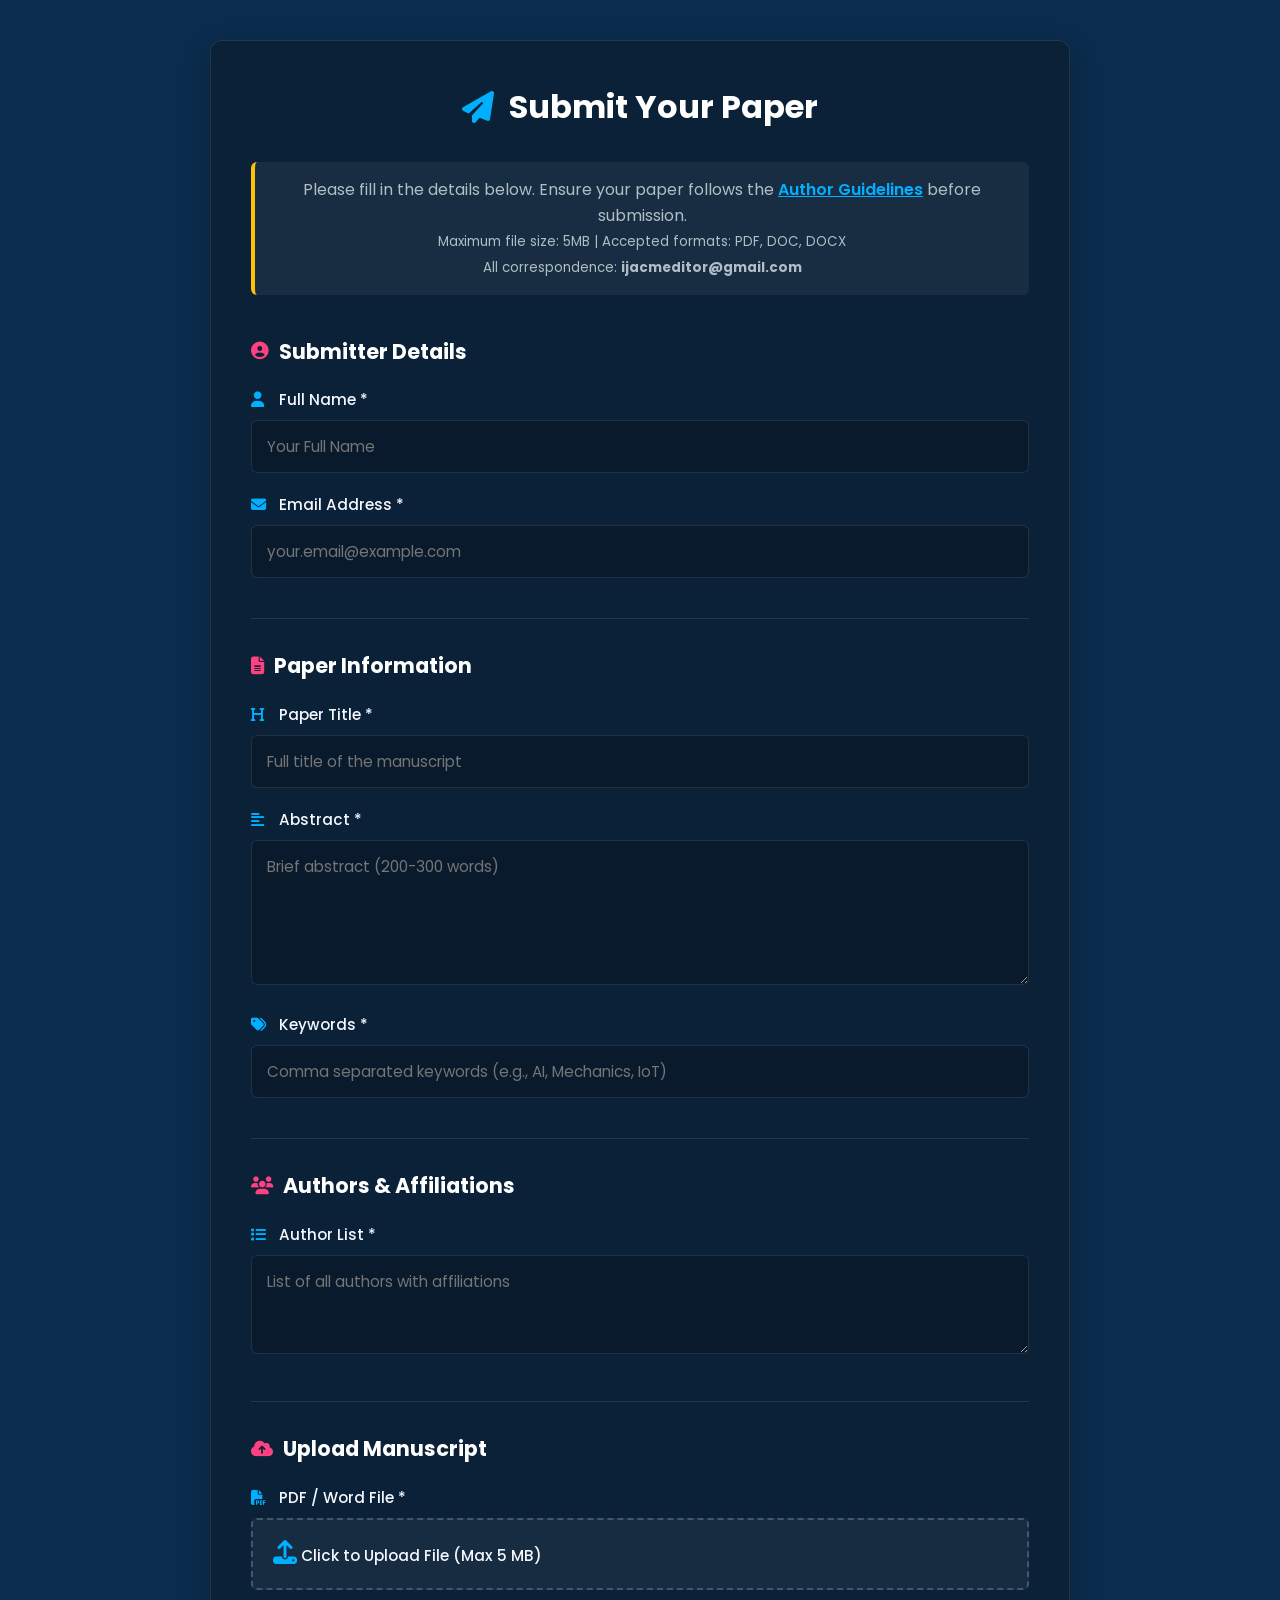
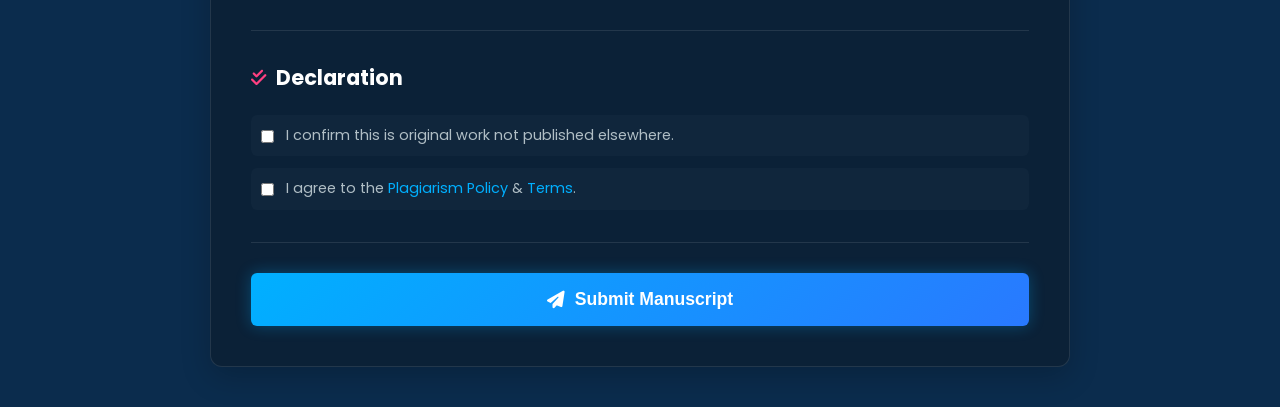
==== commit bc6d71f0: "Update submit.html" ====
--- a/pages/submit.html
+++ b/pages/submit.html
@@ -3,58 +3,85 @@
 <head>
     <meta charset="UTF-8">
     <meta name="viewport" content="width=device-width, initial-scale=1.0">
-    <title>Submit Paper - IJACM</title>
-    <meta name="keywords" content="IJACM, paper submission, research journal">
-    <meta name="description" content="Submit your research paper to IJACM">
+    <title>Submit Paper & Guidelines - IJACM</title>
+    <meta name="keywords" content="advanced computing, mechanical systems, engineering research, open access journal, peer reviewed, IJACM">
+    <meta name="description" content="Submit your research paper to IJACM. Review our guidelines and submission process.">
     <meta name="reply-to" content="ijacmeditor@gmail.com">
     <meta name="contact" content="ijacmeditor@gmail.com">
     <link rel="stylesheet" href="https://cdnjs.cloudflare.com/ajax/libs/font-awesome/6.5.1/css/all.min.css">
     <style>
         /* ================= GLOBAL STYLES ================= */
-        @import url('https://fonts.googleapis.com/css2?family=Poppins:wght@300;400;500;600;700&display=swap');
-        
+        @import url('https://fonts.googleapis.com/css2?family=Poppins:wght@300;400;500;600;700;800&display=swap');
+
         :root {
             --primary: #1a237e;
             --secondary: #00b0ff;
             --accent: #ff4081;
+            --accent-yellow: #ffc107;
             --bg-dark: #0b2c4d;
+            --bg-darker: #061a2f;
             --text-light: #f5f7ff;
             --text-muted: #b0bec5;
+            --white: #ffffff;
+            --gradient-primary: linear-gradient(135deg, #1a237e 0%, #283593 100%);
             --gradient-secondary: linear-gradient(135deg, #00b0ff 0%, #2979ff 100%);
+            --gradient-dark: linear-gradient(135deg, #0b2c4d 0%, #0d1b2a 100%);
             --radius-sm: 6px;
             --radius-md: 12px;
+            --shadow-sm: 0 4px 6px rgba(0, 0, 0, 0.1);
             --shadow-md: 0 10px 30px rgba(0, 0, 0, 0.2);
-        }
-        
+            --shadow-glow: 0 0 15px rgba(0, 176, 255, 0.3);
+            --transition-fast: 0.2s ease;
+            --transition-normal: 0.3s ease;
+        }
+
         * {
             box-sizing: border-box;
             margin: 0;
             padding: 0;
         }
-        
+
         body {
             font-family: 'Poppins', sans-serif;
             background: var(--bg-dark);
             color: var(--text-light);
             line-height: 1.6;
-        }
-        
+            overflow-x: hidden;
+        }
+
+        a {
+            text-decoration: none;
+            color: inherit;
+            transition: var(--transition-fast);
+        }
+
+        ul {
+            list-style: none;
+        }
+
+        main {
+            padding: 20px;
+            min-height: 420px;
+        }
+
+        /* ================= PAGE SPECIFIC STYLES ================= */
         .submit-page-wrapper {
             max-width: 900px;
             margin: 40px auto;
             padding: 0 20px;
         }
-        
+
         .submission-box {
-            background: rgba(13, 27, 42, 0.8);
+            background: rgba(13, 27, 42, 0.6);
+            backdrop-filter: blur(10px);
             padding: 40px;
             border-radius: var(--radius-md);
             border: 1px solid rgba(255, 255, 255, 0.1);
             box-shadow: var(--shadow-md);
         }
-        
+
         .submission-box h2 {
-            color: var(--text-light);
+            color: var(--white);
             text-align: center;
             margin-bottom: 30px;
             font-size: 2rem;
@@ -63,7 +90,11 @@
             justify-content: center;
             gap: 15px;
         }
-        
+
+        .submission-box h2 i {
+            color: var(--secondary);
+        }
+
         .submission-guide {
             text-align: center;
             color: var(--text-muted);
@@ -72,28 +103,44 @@
             background: rgba(255, 255, 255, 0.05);
             padding: 15px;
             border-radius: var(--radius-sm);
-            border-left: 4px solid #ffc107;
-        }
-        
+            border-left: 4px solid var(--accent-yellow);
+        }
+
+        .submission-guide a {
+            color: var(--secondary);
+            font-weight: 600;
+            text-decoration: underline;
+        }
+
+        /* Form Styles */
         .form-section {
             margin-bottom: 30px;
             padding-bottom: 20px;
             border-bottom: 1px solid rgba(255, 255, 255, 0.1);
         }
-        
+
+        .form-section:last-child {
+            border-bottom: none;
+        }
+
         .form-section h3 {
-            color: var(--text-light);
+            color: var(--white);
             margin-bottom: 20px;
             font-size: 1.3rem;
             display: flex;
             align-items: center;
             gap: 10px;
         }
-        
+
+        .form-section h3 i {
+            color: var(--accent);
+            font-size: 1.1rem;
+        }
+
         .form-group {
             margin-bottom: 20px;
         }
-        
+
         .form-group label {
             display: block;
             font-weight: 500;
@@ -101,7 +148,13 @@
             margin-bottom: 8px;
             font-size: 0.95rem;
         }
-        
+
+        .form-group label i {
+            color: var(--secondary);
+            margin-right: 8px;
+            width: 16px;
+        }
+
         .form-group input[type="text"],
         .form-group input[type="email"],
         .form-group textarea {
@@ -111,15 +164,24 @@
             border: 1px solid rgba(255, 255, 255, 0.1);
             border-radius: var(--radius-sm);
             font-size: 0.95rem;
-            color: var(--text-light);
-            transition: 0.2s ease;
+            color: var(--white);
+            transition: var(--transition-fast);
             font-family: inherit;
         }
-        
+
+        .form-group input:focus,
+        .form-group textarea:focus {
+            border-color: var(--secondary);
+            outline: none;
+            background: rgba(0, 0, 0, 0.3);
+            box-shadow: 0 0 0 3px rgba(0, 176, 255, 0.1);
+        }
+
+        /* File Upload */
         .file-upload {
             position: relative;
         }
-        
+
         .file-label {
             background: rgba(255, 255, 255, 0.05);
             border: 2px dashed rgba(255, 255, 255, 0.2);
@@ -131,9 +193,33 @@
             justify-content: center;
             gap: 10px;
             color: var(--text-muted);
-            transition: 0.3s ease;
-        }
-        
+            transition: var(--transition-normal);
+            width: 100%;
+        }
+
+        .file-upload input[type="file"] {
+            display: none;
+        }
+
+        .file-label:hover {
+            border-color: var(--secondary);
+            background: rgba(0, 176, 255, 0.05);
+            color: var(--white);
+        }
+
+        .file-label i {
+            font-size: 1.5rem;
+            color: var(--secondary);
+        }
+
+        .file-name {
+            margin-top: 10px;
+            font-size: 0.9rem;
+            color: var(--accent-yellow);
+            text-align: center;
+        }
+
+        /* Checkboxes */
         .checkbox-group {
             display: flex;
             align-items: flex-start;
@@ -143,10 +229,29 @@
             background: rgba(255, 255, 255, 0.02);
             border-radius: var(--radius-sm);
         }
-        
+
+        .checkbox-group input {
+            margin-top: 5px;
+            cursor: pointer;
+            accent-color: var(--secondary);
+        }
+
+        .checkbox-group label {
+            font-size: 0.9rem;
+            color: var(--text-muted);
+            line-height: 1.5;
+            cursor: pointer;
+            margin: 0;
+        }
+
+        .checkbox-group a {
+            color: var(--secondary);
+        }
+
+        /* Submit Button */
         .submit-btn-form {
             background: var(--gradient-secondary);
-            color: white;
+            color: var(--white);
             border: none;
             padding: 16px 30px;
             border-radius: var(--radius-sm);
@@ -158,10 +263,16 @@
             justify-content: center;
             gap: 10px;
             width: 100%;
-            transition: 0.3s ease;
-            margin-top: 20px;
-        }
-        
+            transition: var(--transition-normal);
+            box-shadow: var(--shadow-glow);
+        }
+
+        .submit-btn-form:hover {
+            transform: translateY(-2px);
+            box-shadow: 0 10px 25px rgba(0, 176, 255, 0.4);
+        }
+
+        /* Loading Animation */
         .loading-spinner {
             display: none;
             width: 40px;
@@ -172,30 +283,30 @@
             animation: spin 1s ease-in-out infinite;
             margin: 20px auto;
         }
-        
+
         @keyframes spin {
             to { transform: rotate(360deg); }
         }
-        
-        /* SUCCESS MESSAGE - FIXED LAYOUT */
+
+        /* Success Message Styles */
         .success-container {
             text-align: center;
             padding: 30px;
             animation: fadeIn 0.5s ease;
         }
-        
+
         .success-icon {
             font-size: 4rem;
             color: #4caf50;
             margin-bottom: 20px;
         }
-        
+
         .success-title {
-            color: var(--text-light);
+            color: var(--white);
             font-size: 2rem;
             margin-bottom: 20px;
         }
-        
+
         .paper-id-box {
             background: rgba(0, 176, 255, 0.1);
             padding: 20px;
@@ -204,13 +315,13 @@
             margin: 25px 0;
             text-align: center;
         }
-        
+
         .paper-id-label {
             font-size: 1rem;
             color: var(--text-muted);
             margin-bottom: 8px;
         }
-        
+
         .paper-id-value {
             font-size: 1.5rem;
             color: var(--secondary);
@@ -218,32 +329,15 @@
             font-family: monospace;
             letter-spacing: 1px;
         }
-        
-        .timeline {
+
+        .timeline-box {
             text-align: left;
             margin: 30px 0;
             padding: 20px;
             background: rgba(255, 255, 255, 0.05);
             border-radius: 10px;
         }
-        
-        .timeline-item {
-            margin-bottom: 15px;
-            padding-left: 30px;
-            position: relative;
-        }
-        
-        .timeline-item:last-child {
-            margin-bottom: 0;
-        }
-        
-        .timeline-icon {
-            position: absolute;
-            left: 0;
-            top: 2px;
-            color: var(--secondary);
-        }
-        
+
         .notes-box {
             background: rgba(255, 193, 7, 0.1);
             padding: 20px;
@@ -252,18 +346,18 @@
             margin: 25px 0;
             text-align: left;
         }
-        
+
         .notes-box ul {
             list-style: none;
             padding-left: 0;
         }
-        
+
         .notes-box li {
             margin-bottom: 10px;
             padding-left: 25px;
             position: relative;
         }
-        
+
         .notes-box li:before {
             content: "•";
             color: #ffc107;
@@ -271,7 +365,7 @@
             left: 0;
             font-size: 1.5rem;
         }
-        
+
         .submit-another-btn {
             padding: 12px 30px;
             background: var(--gradient-secondary);
@@ -286,39 +380,50 @@
             align-items: center;
             gap: 10px;
         }
-        
+
         .contact-info {
             margin-top: 30px;
             color: var(--text-muted);
             font-size: 0.9rem;
         }
-        
+
         @keyframes fadeIn {
             from { opacity: 0; transform: translateY(20px); }
             to { opacity: 1; transform: translateY(0); }
         }
-        
+
+        /* Responsive Design */
         @media (max-width: 768px) {
             .submit-page-wrapper {
                 margin: 20px auto;
                 padding: 0 15px;
             }
-            
+
             .submission-box {
                 padding: 25px 15px;
             }
-            
-            .success-title {
-                font-size: 1.5rem;
-            }
-            
-            .paper-id-value {
+
+            .submission-box h2 {
+                font-size: 1.6rem;
+            }
+
+            .form-section h3 {
                 font-size: 1.2rem;
+            }
+
+            .checkbox-group {
+                align-items: flex-start;
+            }
+
+            .checkbox-group input {
+                margin-top: 6px;
             }
         }
     </style>
 </head>
+
 <body>
+
     <div id="header-placeholder"></div>
     <div id="navbar-placeholder"></div>
 
@@ -326,12 +431,13 @@
         <div class="submission-box" id="submissionContainer">
             <h2><i class="fas fa-paper-plane"></i> Submit Your Paper</h2>
             <p class="submission-guide">
-                Please fill in the details below. Ensure your paper follows the author guidelines before submission.
+                Please fill in the details below. Ensure your paper follows the
+                <a href="author-guidelines.html" target="_blank">Author Guidelines</a> before submission.
                 <br><small>Maximum file size: 5MB | Accepted formats: PDF, DOC, DOCX</small>
                 <br><small>All correspondence: <strong>ijacmeditor@gmail.com</strong></small>
             </p>
 
-            <form id="submissionForm">
+            <form id="submissionForm" method="POST" enctype="multipart/form-data">
                 <!-- User Info -->
                 <div class="form-section">
                     <h3><i class="fas fa-user-circle"></i> Submitter Details</h3>
@@ -341,7 +447,8 @@
                     </div>
                     <div class="form-group">
                         <label for="submitterEmail"><i class="fas fa-envelope"></i> Email Address *</label>
-                        <input type="email" id="submitterEmail" name="email" required placeholder="your.email@example.com">
+                        <input type="email" id="submitterEmail" name="email" required
+                            placeholder="your.email@example.com">
                     </div>
                 </div>
 
@@ -350,15 +457,18 @@
                     <h3><i class="fas fa-file-alt"></i> Paper Information</h3>
                     <div class="form-group">
                         <label for="paperTitle"><i class="fas fa-heading"></i> Paper Title *</label>
-                        <input type="text" id="paperTitle" name="paper_title" required placeholder="Full title of the manuscript">
+                        <input type="text" id="paperTitle" name="paper_title" required
+                            placeholder="Full title of the manuscript">
                     </div>
                     <div class="form-group">
                         <label for="paperAbstract"><i class="fas fa-align-left"></i> Abstract *</label>
-                        <textarea id="paperAbstract" name="abstract" rows="5" required placeholder="Brief abstract (200-300 words)"></textarea>
+                        <textarea id="paperAbstract" name="abstract" rows="5" required
+                            placeholder="Brief abstract (200-300 words)"></textarea>
                     </div>
                     <div class="form-group">
                         <label for="paperKeywords"><i class="fas fa-tags"></i> Keywords *</label>
-                        <input type="text" id="paperKeywords" name="keywords" required placeholder="Comma separated keywords">
+                        <input type="text" id="paperKeywords" name="keywords" required
+                            placeholder="Comma separated keywords (e.g., AI, Mechanics, IoT)">
                     </div>
                 </div>
 
@@ -367,7 +477,8 @@
                     <h3><i class="fas fa-users"></i> Authors & Affiliations</h3>
                     <div class="form-group">
                         <label for="paperAuthors"><i class="fas fa-list"></i> Author List *</label>
-                        <textarea id="paperAuthors" name="authors" rows="3" required placeholder="List all authors with affiliations"></textarea>
+                        <textarea id="paperAuthors" name="authors" rows="3" required
+                            placeholder="List of all authors with affiliations"></textarea>
                     </div>
                 </div>
 
@@ -396,11 +507,8 @@
                     </div>
                     <div class="checkbox-group">
                         <input type="checkbox" id="decl2" name="declaration_terms" required>
-                        <label for="decl2">I agree to the plagiarism policy & copyright terms.</label>
-                    </div>
-                    <div class="checkbox-group">
-                        <input type="checkbox" id="decl3" name="declaration_ethics" required>
-                        <label for="decl3">I confirm all ethical guidelines have been followed.</label>
+                        <label for="decl2">I agree to the <a href="plagiarism-policy.html" target="_blank">Plagiarism
+                                Policy</a> & <a href="copyright.html" target="_blank">Terms</a>.</label>
                     </div>
                 </div>
 
@@ -416,27 +524,30 @@
     <div id="footer-placeholder"></div>
     
     <script>
-        // UPDATE THIS URL WITH YOUR NEW DEPLOYMENT URL
-        const SCRIPT_URL = 'https://script.google.com/macros/s/AKfycbzv-1Ptl_2VCoa4TNHr3MQnEhaYpOLAC-ZaiXQ5hBMEjM0Y1G9rQ1cGe8xhmAzFVSZ3Qw/exec';
-        
+        // Your Google Apps Script Web App URL
+        const SCRIPT_URL = 'https://script.google.com/macros/s/AKfycbxihoeURdTiKhVX2CZcV3LfoajRPXLwmIa2pDTEdW5PrlmIKevhe1Dq7ZqyMvX-Id_FNQ/exec';
+
         // File name display
         document.getElementById('paperFile').addEventListener('change', function(e) {
             const file = e.target.files[0];
             if (file) {
                 document.getElementById('fileName').textContent = 'Selected: ' + file.name;
+            } else {
+                document.getElementById('fileName').textContent = '';
             }
         });
-        
+
         // Form submission handler
         document.getElementById('submissionForm').addEventListener('submit', async function(e) {
             e.preventDefault();
-            
-            // Basic validation
+
+            // Validate form
             if (!this.checkValidity()) {
                 this.reportValidity();
                 return;
             }
-            
+
+            // File validation
             const fileInput = document.getElementById('paperFile');
             const file = fileInput.files[0];
             
@@ -449,19 +560,21 @@
                 alert('File is too large. Maximum size is 5 MB.');
                 return;
             }
-            
+
             // Show loading state
             const submitBtn = document.getElementById('submitButton');
             const loadingSpinner = document.getElementById('loadingSpinner');
+            const originalBtnContent = submitBtn.innerHTML;
+            
             submitBtn.disabled = true;
             submitBtn.innerHTML = '<i class="fas fa-spinner fa-spin"></i> Uploading...';
             loadingSpinner.style.display = 'block';
-            
+
             try {
                 // Convert file to base64
                 const fileBase64 = await toBase64(file);
                 
-                // Prepare form data
+                // Prepare form data for Google Apps Script
                 const formData = new FormData();
                 formData.append('name', document.getElementById('submitterName').value);
                 formData.append('email', document.getElementById('submitterEmail').value);
@@ -471,35 +584,35 @@
                 formData.append('authors', document.getElementById('paperAuthors').value);
                 formData.append('declaration_original', document.getElementById('decl1').checked ? 'Yes' : 'No');
                 formData.append('declaration_terms', document.getElementById('decl2').checked ? 'Yes' : 'No');
-                formData.append('declaration_ethics', document.getElementById('decl3').checked ? 'Yes' : 'No');
                 formData.append('fileName', file.name);
                 formData.append('fileType', file.type);
                 formData.append('fileData', fileBase64.split(',')[1]);
-                
+
                 // Send to Google Apps Script
-                const response = await fetch(SCRIPT_URL, {
+                await fetch(SCRIPT_URL, {
                     method: 'POST',
                     body: formData,
                     mode: 'no-cors'
                 });
-                
-                // Generate a temporary Paper ID for display (real one comes from script)
-                const tempPaperId = 'IJACM-' + Math.random().toString(36).substring(2, 10).toUpperCase();
+
+                // Generate Paper ID for display
+                const paperId = 'IJACM-' + Math.random().toString(36).substring(2, 10).toUpperCase();
                 
                 // Show success message
-                showSuccessMessage(tempPaperId);
-                
+                showSuccessMessage(paperId);
+
             } catch (error) {
-                console.error('Error:', error);
-                alert('Submission failed. Please try again or email ijacmeditor@gmail.com');
+                console.error('Submission error:', error);
+                alert('Submission failed. Please try again or contact ijacmeditor@gmail.com');
                 
                 // Reset button
                 submitBtn.disabled = false;
-                submitBtn.innerHTML = '<i class="fas fa-paper-plane"></i> Submit Manuscript';
+                submitBtn.innerHTML = originalBtnContent;
                 loadingSpinner.style.display = 'none';
             }
         });
-        
+
+        // Function to convert file to base64
         function toBase64(file) {
             return new Promise((resolve, reject) => {
                 const reader = new FileReader();
@@ -508,7 +621,8 @@
                 reader.onerror = error => reject(error);
             });
         }
-        
+
+        // Show success message - FIXED VERSION (NO ICONS, NO EXTRA BUTTONS)
         function showSuccessMessage(paperId) {
             const container = document.getElementById('submissionContainer');
             container.innerHTML = `
@@ -522,24 +636,23 @@
                     <div class="paper-id-box">
                         <div class="paper-id-label">Your Paper Reference ID:</div>
                         <div class="paper-id-value">${paperId}</div>
+                        <div style="font-size: 0.9rem; color: var(--text-muted); margin-top: 10px;">
+                            File will be saved as: <strong>${paperId}_[your-filename]</strong>
+                        </div>
                     </div>
                     
-                    <div class="timeline">
+                    <div class="timeline-box">
                         <h3 style="color: var(--secondary); margin-bottom: 15px;">What Happens Next:</h3>
-                        <div class="timeline-item">
-                            <i class="fas fa-envelope timeline-icon"></i>
+                        <div style="margin-bottom: 10px; color: var(--text-light);">
                             <strong>Immediate:</strong> Confirmation email sent to your inbox (check spam folder)
                         </div>
-                        <div class="timeline-item">
-                            <i class="fas fa-clock timeline-icon"></i>
+                        <div style="margin-bottom: 10px; color: var(--text-light);">
                             <strong>Within 48 hours:</strong> Initial editorial check & paper ID assignment
                         </div>
-                        <div class="timeline-item">
-                            <i class="fas fa-users timeline-icon"></i>
+                        <div style="margin-bottom: 10px; color: var(--text-light);">
                             <strong>1-2 weeks:</strong> Peer review assignment
                         </div>
-                        <div class="timeline-item">
-                            <i class="fas fa-calendar-check timeline-icon"></i>
+                        <div style="color: var(--text-light);">
                             <strong>4-6 weeks:</strong> Review process completion
                         </div>
                     </div>
@@ -553,6 +666,7 @@
                         </ul>
                     </div>
                     
+                    <!-- ONLY ONE BUTTON - NO "Return to Home" button -->
                     <button onclick="location.reload()" class="submit-another-btn">
                         <i class="fas fa-plus"></i> Submit Another Paper
                     </button>
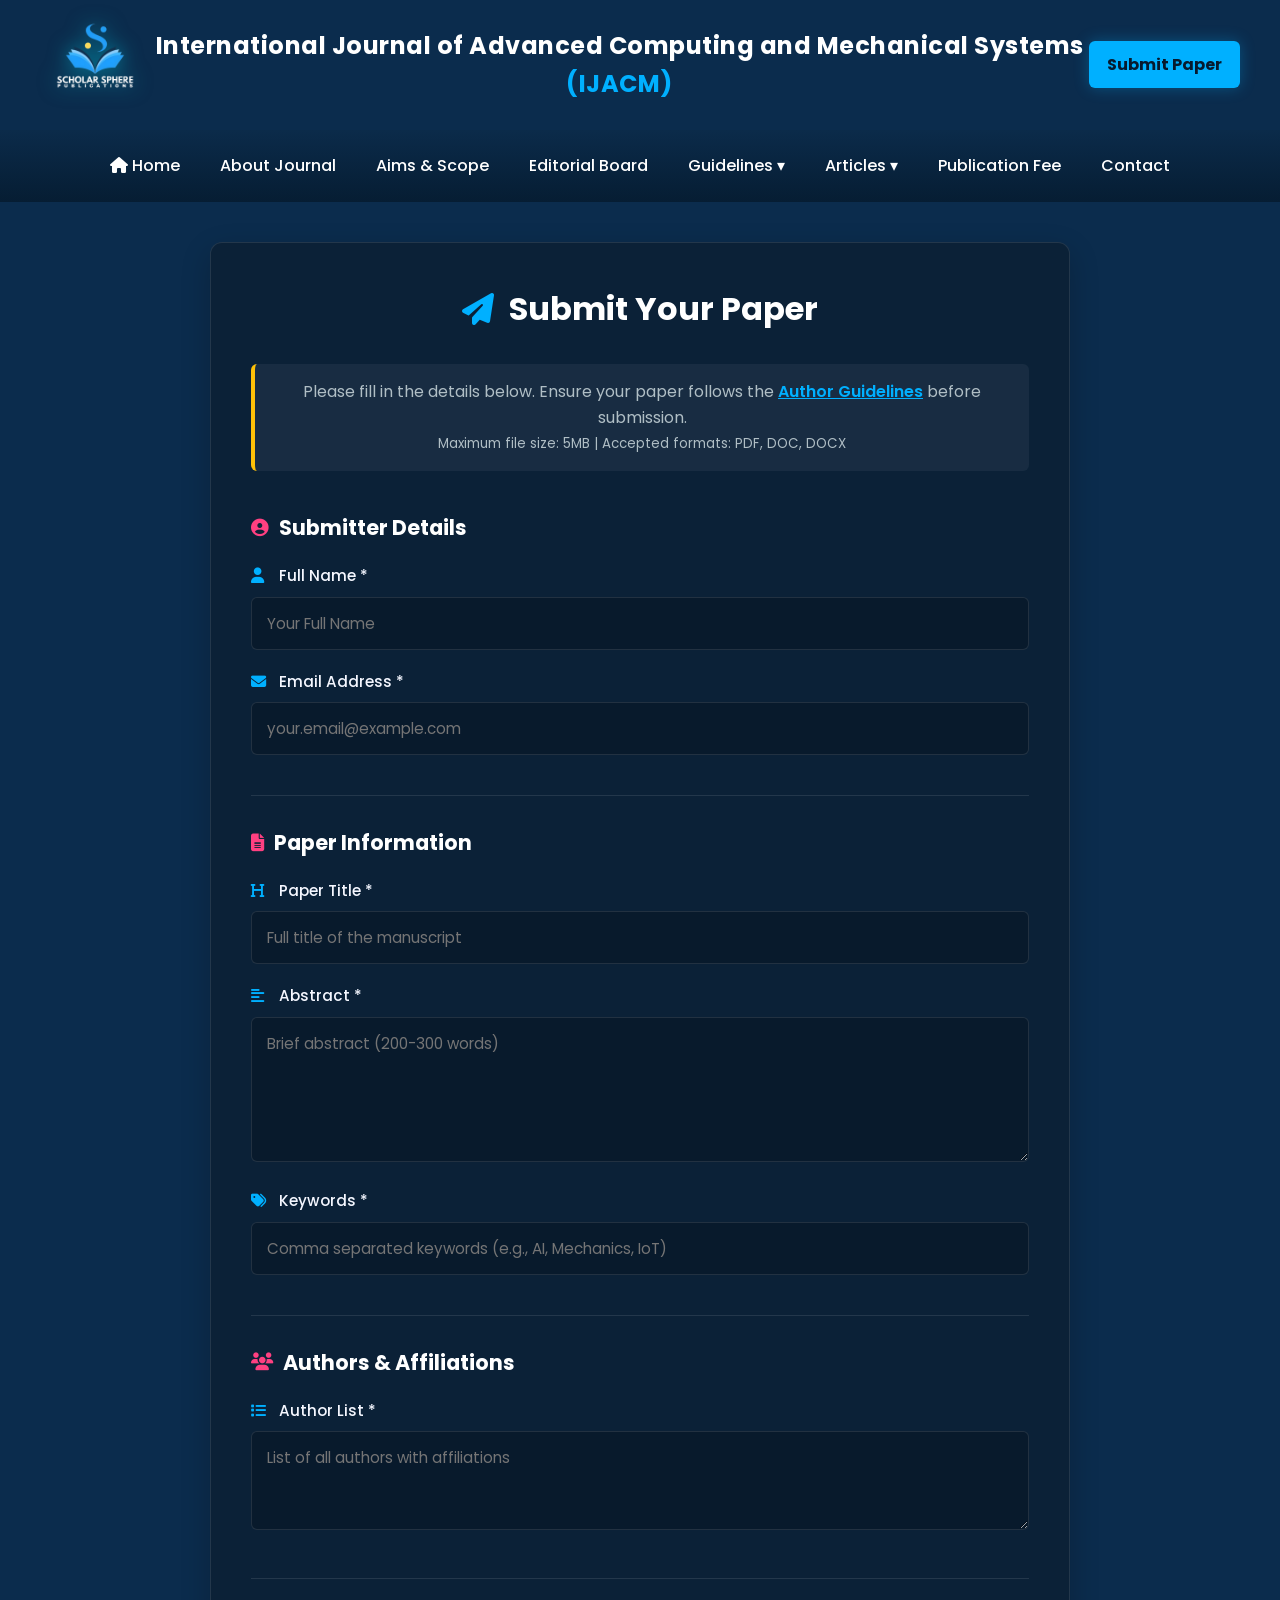
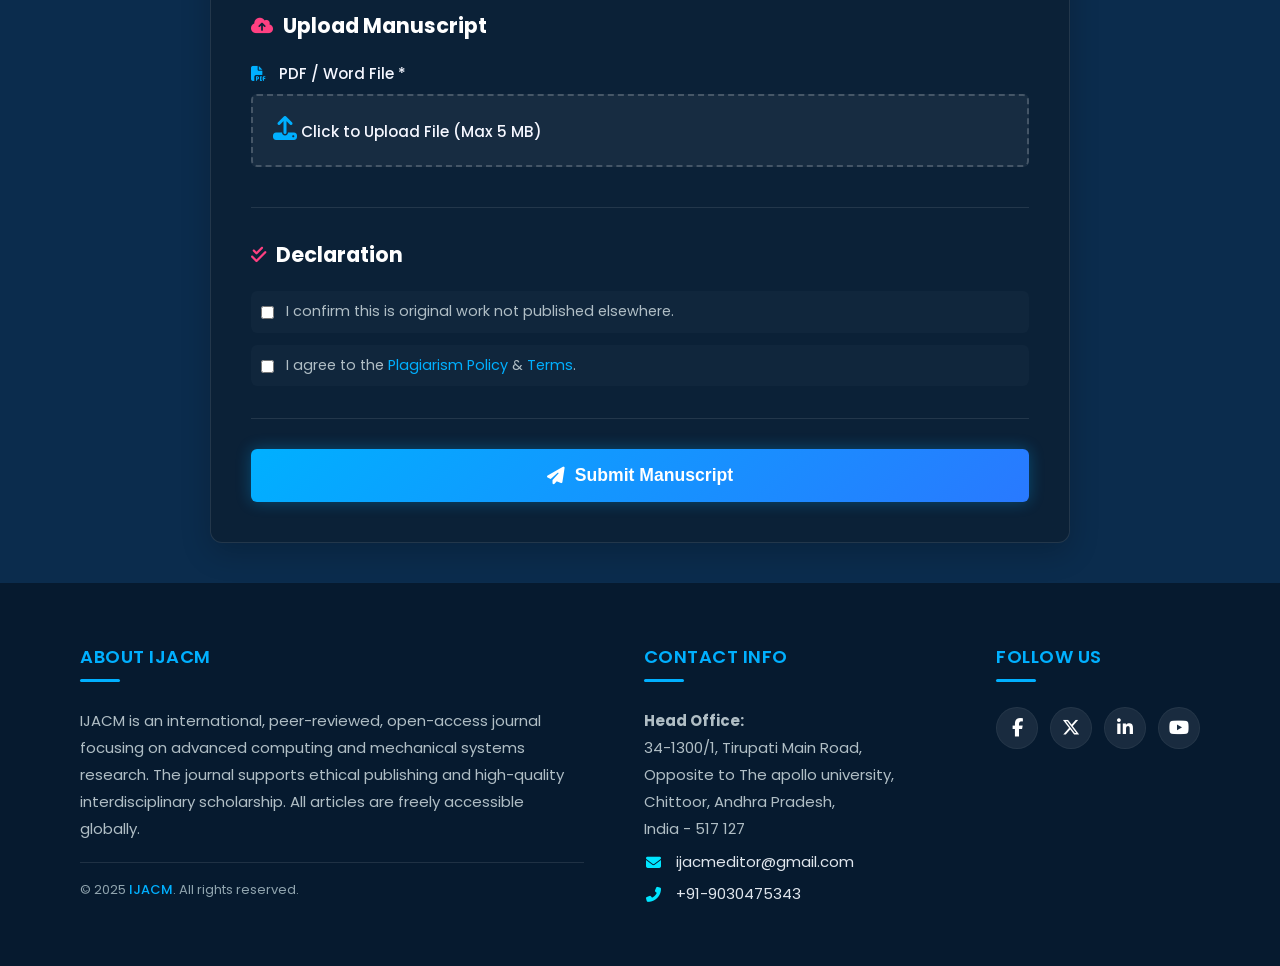
==== commit ef3fe48b: "Update submit.html" ====
--- a/pages/submit.html
+++ b/pages/submit.html
@@ -1,13 +1,14 @@
 <!DOCTYPE html>
 <html lang="en">
+
 <head>
     <meta charset="UTF-8">
     <meta name="viewport" content="width=device-width, initial-scale=1.0">
     <title>Submit Paper & Guidelines - IJACM</title>
-    <meta name="keywords" content="advanced computing, mechanical systems, engineering research, open access journal, peer reviewed, IJACM">
-    <meta name="description" content="Submit your research paper to IJACM. Review our guidelines and submission process.">
-    <meta name="reply-to" content="ijacmeditor@gmail.com">
-    <meta name="contact" content="ijacmeditor@gmail.com">
+    <meta name="keywords"
+        content="advanced computing, mechanical systems, engineering research, open access journal, peer reviewed, IJACM">
+    <meta name="description"
+        content="Submit your research paper to IJACM. Review our guidelines and submission process.">
     <link rel="stylesheet" href="https://cdnjs.cloudflare.com/ajax/libs/font-awesome/6.5.1/css/all.min.css">
     <style>
         /* ================= GLOBAL STYLES ================= */
@@ -288,108 +289,22 @@
             to { transform: rotate(360deg); }
         }
 
-        /* Success Message Styles */
-        .success-container {
+        /* Success Message */
+        .success-message {
             text-align: center;
-            padding: 30px;
+            padding: 40px;
             animation: fadeIn 0.5s ease;
         }
 
-        .success-icon {
+        .success-message i {
             font-size: 4rem;
             color: #4caf50;
             margin-bottom: 20px;
         }
 
-        .success-title {
+        .success-message h2 {
             color: var(--white);
-            font-size: 2rem;
-            margin-bottom: 20px;
-        }
-
-        .paper-id-box {
-            background: rgba(0, 176, 255, 0.1);
-            padding: 20px;
-            border-radius: 10px;
-            border-left: 4px solid var(--secondary);
-            margin: 25px 0;
-            text-align: center;
-        }
-
-        .paper-id-label {
-            font-size: 1rem;
-            color: var(--text-muted);
-            margin-bottom: 8px;
-        }
-
-        .paper-id-value {
-            font-size: 1.5rem;
-            color: var(--secondary);
-            font-weight: bold;
-            font-family: monospace;
-            letter-spacing: 1px;
-        }
-
-        .timeline-box {
-            text-align: left;
-            margin: 30px 0;
-            padding: 20px;
-            background: rgba(255, 255, 255, 0.05);
-            border-radius: 10px;
-        }
-
-        .notes-box {
-            background: rgba(255, 193, 7, 0.1);
-            padding: 20px;
-            border-radius: 10px;
-            border-left: 4px solid #ffc107;
-            margin: 25px 0;
-            text-align: left;
-        }
-
-        .notes-box ul {
-            list-style: none;
-            padding-left: 0;
-        }
-
-        .notes-box li {
-            margin-bottom: 10px;
-            padding-left: 25px;
-            position: relative;
-        }
-
-        .notes-box li:before {
-            content: "•";
-            color: #ffc107;
-            position: absolute;
-            left: 0;
-            font-size: 1.5rem;
-        }
-
-        .submit-another-btn {
-            padding: 12px 30px;
-            background: var(--gradient-secondary);
-            color: white;
-            border: none;
-            border-radius: 6px;
-            cursor: pointer;
-            font-weight: 600;
-            font-size: 1rem;
-            margin-top: 20px;
-            display: inline-flex;
-            align-items: center;
-            gap: 10px;
-        }
-
-        .contact-info {
-            margin-top: 30px;
-            color: var(--text-muted);
-            font-size: 0.9rem;
-        }
-
-        @keyframes fadeIn {
-            from { opacity: 0; transform: translateY(20px); }
-            to { opacity: 1; transform: translateY(0); }
+            margin-bottom: 15px;
         }
 
         /* Responsive Design */
@@ -428,13 +343,12 @@
     <div id="navbar-placeholder"></div>
 
     <main class="submit-page-wrapper">
-        <div class="submission-box" id="submissionContainer">
+        <div class="submission-box">
             <h2><i class="fas fa-paper-plane"></i> Submit Your Paper</h2>
             <p class="submission-guide">
                 Please fill in the details below. Ensure your paper follows the
                 <a href="author-guidelines.html" target="_blank">Author Guidelines</a> before submission.
                 <br><small>Maximum file size: 5MB | Accepted formats: PDF, DOC, DOCX</small>
-                <br><small>All correspondence: <strong>ijacmeditor@gmail.com</strong></small>
             </p>
 
             <form id="submissionForm" method="POST" enctype="multipart/form-data">
@@ -522,9 +436,9 @@
     </main>
 
     <div id="footer-placeholder"></div>
-    
+    <script src="../script.js"></script>
     <script>
-        // Your Google Apps Script Web App URL
+        // Updated Google Apps Script URL with file renaming
         const SCRIPT_URL = 'https://script.google.com/macros/s/AKfycbxihoeURdTiKhVX2CZcV3LfoajRPXLwmIa2pDTEdW5PrlmIKevhe1Dq7ZqyMvX-Id_FNQ/exec';
 
         // File name display
@@ -552,12 +466,12 @@
             const file = fileInput.files[0];
             
             if (!file) {
-                alert('Please select a file to upload.');
+                showNotification('Please select a file to upload.', 'error');
                 return;
             }
             
             if (file.size > 5 * 1024 * 1024) {
-                alert('File is too large. Maximum size is 5 MB.');
+                showNotification('File is too large. Maximum size is 5 MB.', 'error');
                 return;
             }
 
@@ -574,7 +488,7 @@
                 // Convert file to base64
                 const fileBase64 = await toBase64(file);
                 
-                // Prepare form data for Google Apps Script
+                // Prepare form data
                 const formData = new FormData();
                 formData.append('name', document.getElementById('submitterName').value);
                 formData.append('email', document.getElementById('submitterEmail').value);
@@ -586,13 +500,13 @@
                 formData.append('declaration_terms', document.getElementById('decl2').checked ? 'Yes' : 'No');
                 formData.append('fileName', file.name);
                 formData.append('fileType', file.type);
-                formData.append('fileData', fileBase64.split(',')[1]);
+                formData.append('fileData', fileBase64.split(',')[1]); // Remove data URL prefix
 
                 // Send to Google Apps Script
-                await fetch(SCRIPT_URL, {
+                const response = await fetch(SCRIPT_URL, {
                     method: 'POST',
                     body: formData,
-                    mode: 'no-cors'
+                    mode: 'no-cors' // Important for Google Apps Script
                 });
 
                 // Generate Paper ID for display
@@ -603,7 +517,7 @@
 
             } catch (error) {
                 console.error('Submission error:', error);
-                alert('Submission failed. Please try again or contact ijacmeditor@gmail.com');
+                showNotification('Submission failed. Please try again or contact support.', 'error');
                 
                 // Reset button
                 submitBtn.disabled = false;
@@ -622,26 +536,23 @@
             });
         }
 
-        // Show success message - FIXED VERSION (NO ICONS, NO EXTRA BUTTONS)
+        // Show success message - UPDATED VERSION (No icons, only Submit Another Paper button)
         function showSuccessMessage(paperId) {
-            const container = document.getElementById('submissionContainer');
-            container.innerHTML = `
-                <div class="success-container">
-                    <div class="success-icon">
-                        <i class="fas fa-check-circle"></i>
-                    </div>
+            const submissionBox = document.querySelector('.submission-box');
+            submissionBox.innerHTML = `
+                <div class="success-message">
+                    <i class="fas fa-check-circle"></i>
+                    <h2>Submission Successful!</h2>
                     
-                    <h2 class="success-title">Submission Successful!</h2>
+                    <div style="margin: 25px 0; padding: 20px; background: rgba(0, 176, 255, 0.1); border-radius: 8px; border-left: 4px solid var(--secondary);">
+                        <div style="font-size: 1rem; color: var(--text-muted); margin-bottom: 8px;">Your Paper Reference ID:</div>
+                        <div style="font-size: 1.8rem; color: var(--secondary); font-weight: bold; font-family: monospace;">${paperId}</div>
+                        <div style="font-size: 0.9rem; color: var(--text-muted); margin-top: 10px;">
+                            File saved in Google Drive as: <strong>${paperId}_[your-filename]</strong>
+                        </div>
+                    </div>
                     
-                    <div class="paper-id-box">
-                        <div class="paper-id-label">Your Paper Reference ID:</div>
-                        <div class="paper-id-value">${paperId}</div>
-                        <div style="font-size: 0.9rem; color: var(--text-muted); margin-top: 10px;">
-                            File will be saved as: <strong>${paperId}_[your-filename]</strong>
-                        </div>
-                    </div>
-                    
-                    <div class="timeline-box">
+                    <div style="margin-top: 30px; padding: 20px; background: rgba(255,255,255,0.05); border-radius: 8px; text-align: left;">
                         <h3 style="color: var(--secondary); margin-bottom: 15px;">What Happens Next:</h3>
                         <div style="margin-bottom: 10px; color: var(--text-light);">
                             <strong>Immediate:</strong> Confirmation email sent to your inbox (check spam folder)
@@ -657,26 +568,74 @@
                         </div>
                     </div>
                     
-                    <div class="notes-box">
+                    <div style="margin-top: 30px; padding: 20px; background: rgba(255, 193, 7, 0.1); border-radius: 8px; border-left: 4px solid #ffc107; text-align: left;">
                         <h3 style="color: #ffc107; margin-bottom: 15px;">Important Notes:</h3>
-                        <ul>
-                            <li>All correspondence: <strong>ijacmeditor@gmail.com</strong></li>
-                            <li>Quote your Paper ID (<strong>${paperId}</strong>) in all emails</li>
-                            <li>Save this reference ID for tracking</li>
-                        </ul>
+                        <div style="color: var(--text-light); line-height: 1.8;">
+                            <div style="margin-bottom: 8px;">• All correspondence: <strong>ijacmeditor@gmail.com</strong></div>
+                            <div style="margin-bottom: 8px;">• Quote your Paper ID (<strong>${paperId}</strong>) in all emails</div>
+                            <div style="margin-bottom: 0;">• Save this reference ID for tracking</div>
+                        </div>
                     </div>
                     
-                    <!-- ONLY ONE BUTTON - NO "Return to Home" button -->
-                    <button onclick="location.reload()" class="submit-another-btn">
-                        <i class="fas fa-plus"></i> Submit Another Paper
+                    <!-- Only ONE button - Submit Another Paper -->
+                    <button onclick="location.reload()" style="margin-top: 30px; padding: 12px 30px; background: var(--gradient-secondary); color: white; border: none; border-radius: 6px; cursor: pointer; font-weight: 600;">
+                        Submit Another Paper
                     </button>
-                    
-                    <div class="contact-info">
-                        <i class="fas fa-info-circle"></i> Need help? Email: <strong>ijacmeditor@gmail.com</strong>
-                    </div>
                 </div>
             `;
         }
+
+        // Notification function
+        function showNotification(message, type) {
+            // Create notification element
+            const notification = document.createElement('div');
+            notification.style.cssText = `
+                position: fixed;
+                top: 20px;
+                right: 20px;
+                padding: 15px 20px;
+                background: ${type === 'success' ? '#2e7d32' : '#d32f2f'};
+                color: white;
+                border-radius: 6px;
+                z-index: 10000;
+                box-shadow: 0 4px 15px rgba(0,0,0,0.3);
+                font-weight: 500;
+                display: flex;
+                align-items: center;
+                gap: 10px;
+                animation: slideIn 0.3s ease;
+            `;
+
+            // Icon
+            const icon = type === 'success' ? '<i class="fas fa-check-circle"></i>' : '<i class="fas fa-exclamation-circle"></i>';
+            notification.innerHTML = `${icon} <span>${message}</span>`;
+
+            document.body.appendChild(notification);
+
+            // Remove after 5 seconds
+            setTimeout(() => {
+                notification.style.animation = 'slideOut 0.3s ease forwards';
+                setTimeout(() => notification.remove(), 300);
+            }, 5000);
+        }
+
+        // Add animations styles
+        const style = document.createElement('style');
+        style.innerHTML = `
+            @keyframes slideIn {
+                from { transform: translateX(100%); opacity: 0; }
+                to { transform: translateX(0); opacity: 1; }
+            }
+            @keyframes slideOut {
+                from { transform: translateX(0); opacity: 1; }
+                to { transform: translateX(100%); opacity: 0; }
+            }
+            @keyframes fadeIn {
+                from { opacity: 0; transform: translateY(20px); }
+                to { opacity: 1; transform: translateY(0); }
+            }
+        `;
+        document.head.appendChild(style);
     </script>
 </body>
 </html>
